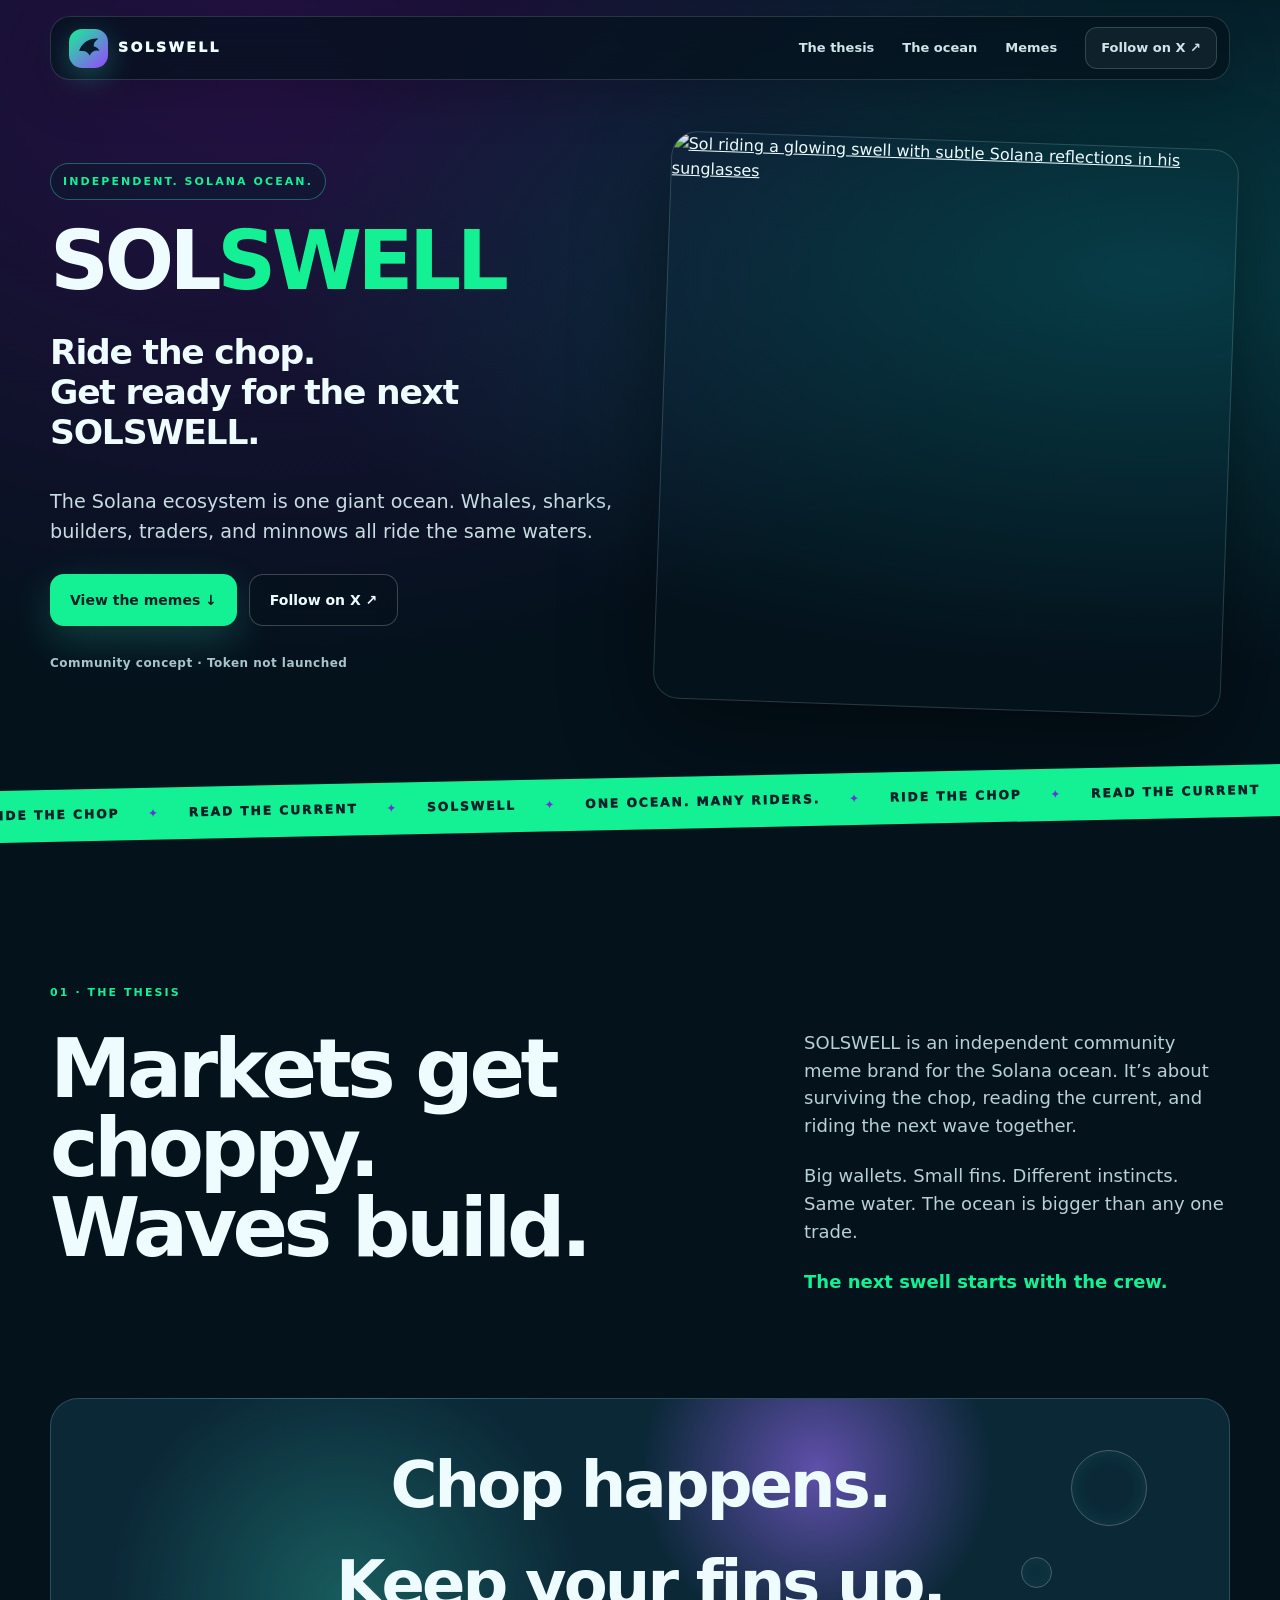
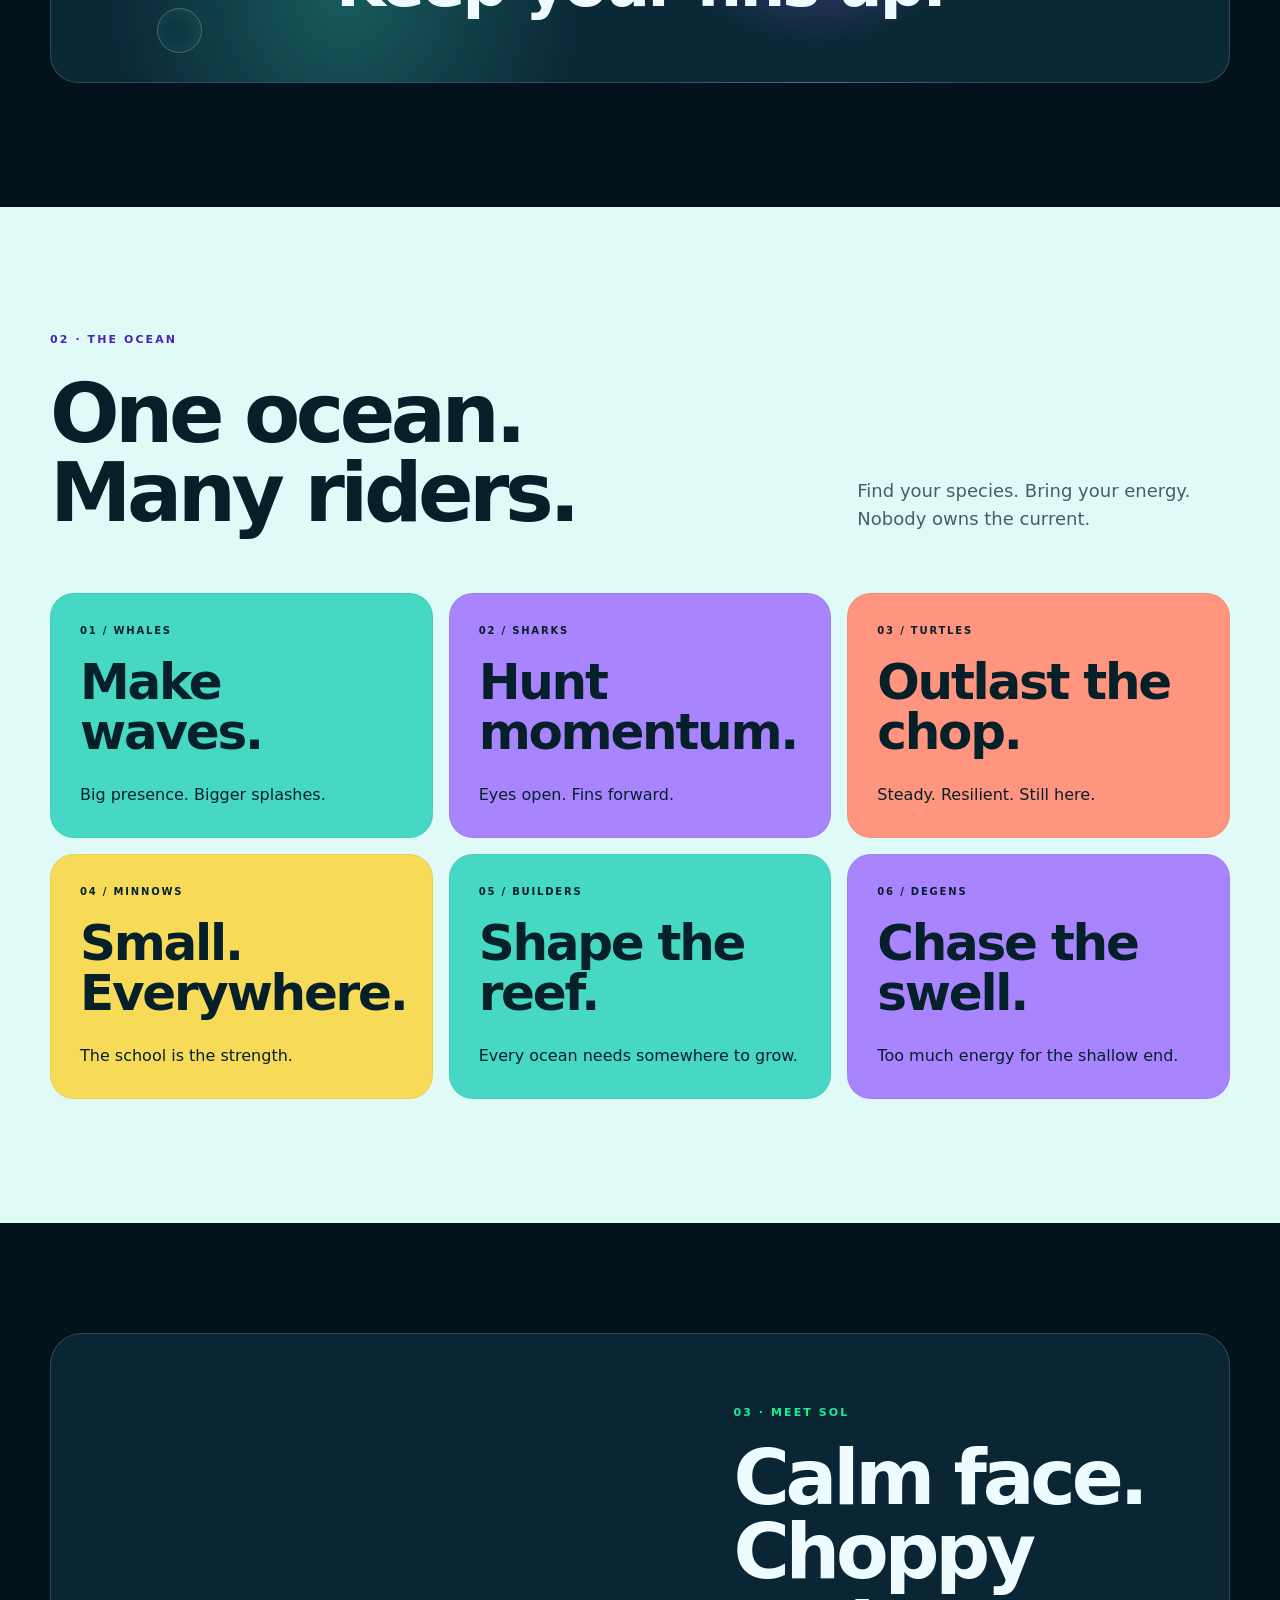
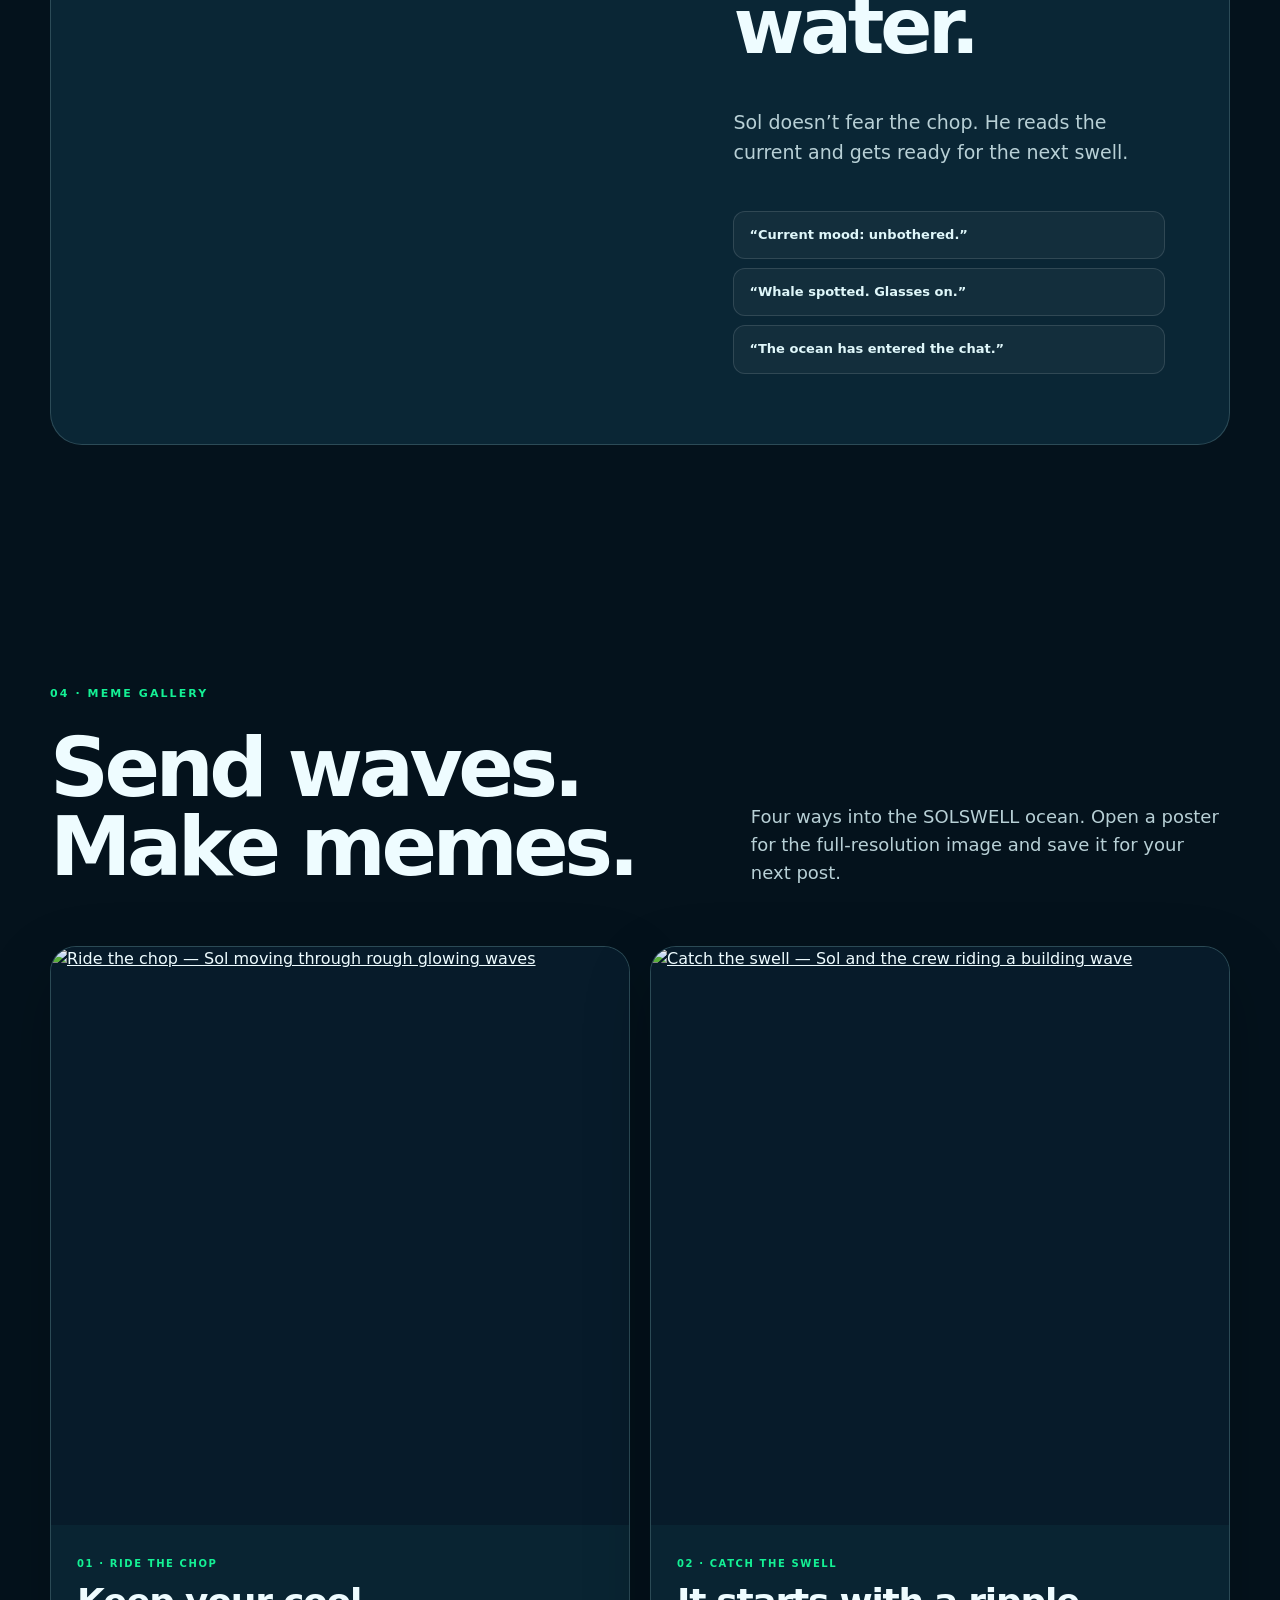
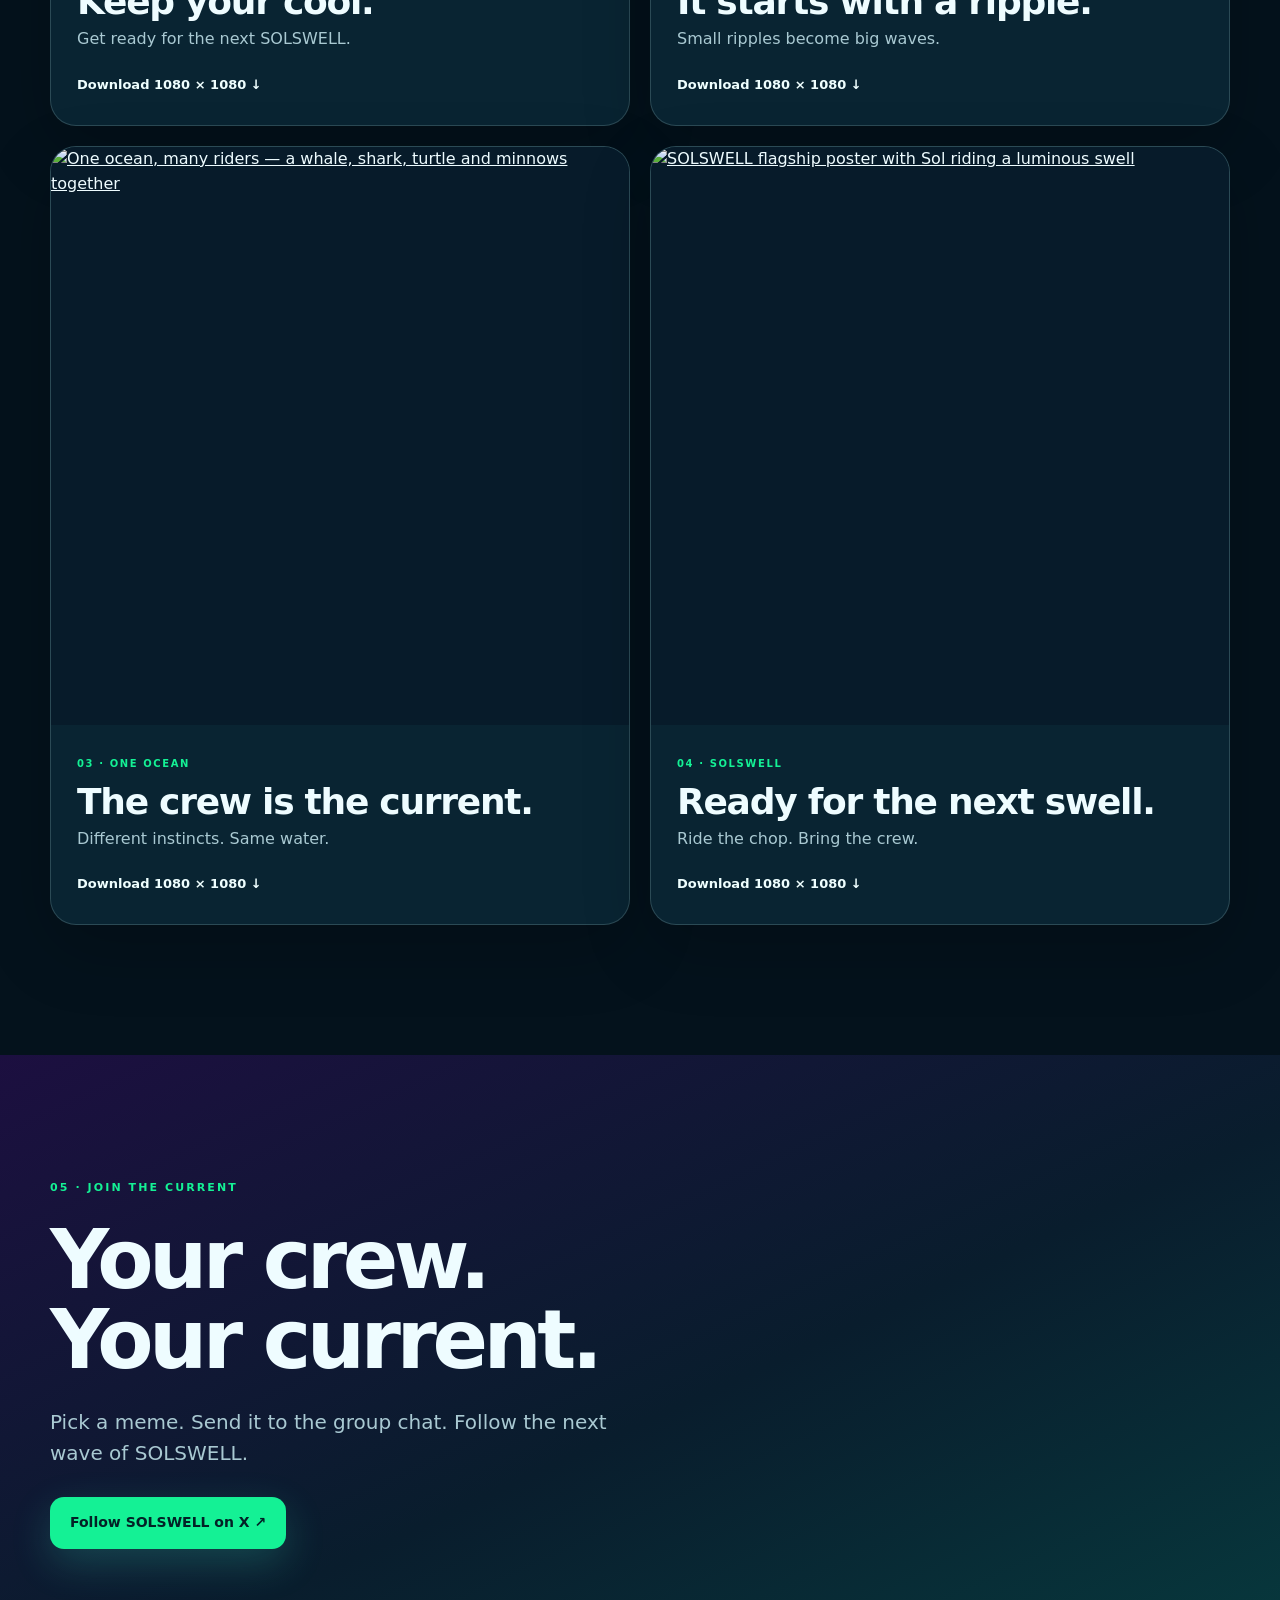
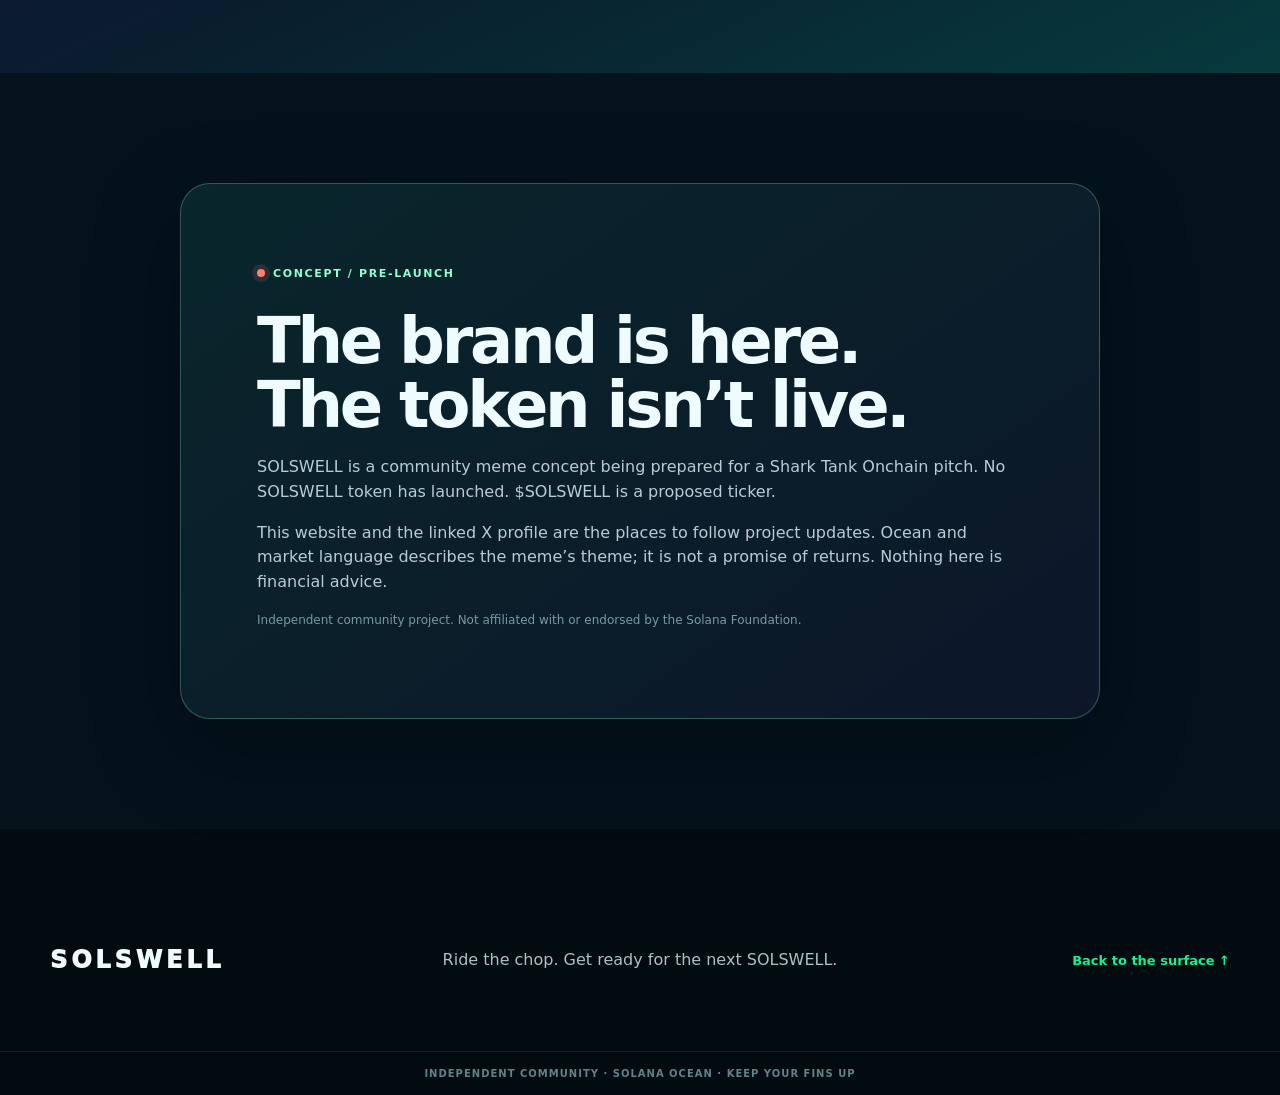
==== index.html @ 7a680401 "Publish existing SOLSWELL site with new public links" ====
<!doctype html>
<html lang="en">
<head>
  <meta charset="utf-8"><meta name="viewport" content="width=device-width, initial-scale=1">
  <meta name="theme-color" content="#04121c">
  <title>SOLSWELL — Ride the chop.</title>
  <meta name="description" content="Ride the chop. Get ready for the next SOLSWELL. An independent community meme brand for the Solana ocean.">
  <meta property="og:title" content="SOLSWELL — Ride the chop."><meta property="og:description" content="One ocean. Many riders. An independent community meme brand for the Solana ocean.">
  <meta property="og:type" content="website"><meta property="og:url" content="https://solswell.github.io/"><meta property="og:site_name" content="SOLSWELL"><meta property="og:image" content="https://solswell.github.io/assets/04-launch-poster.png">
  <meta name="twitter:card" content="summary_large_image"><meta name="twitter:site" content="@SolSwellOcean"><meta name="twitter:title" content="SOLSWELL — Ride the chop."><meta name="twitter:description" content="One ocean. Many riders. An independent community meme brand for the Solana ocean."><meta name="twitter:image" content="https://solswell.github.io/assets/04-launch-poster.png">
  <link rel="canonical" href="https://solswell.github.io/">
  <link rel="icon" href="assets/favicon.svg" type="image/svg+xml"><link rel="stylesheet" href="styles.css?v=solswell-1">
</head>
<body>
<a class="skip-link" href="#main">Skip to content</a>
<header class="site-header" data-header>
  <a class="brand" href="#top" aria-label="SOLSWELL home"><span class="brand-mark" aria-hidden="true"><svg viewBox="0 0 48 48"><path d="M7 28.5C13 14 25 7 40 8c-6 4-8 8-8 13 5 1 8 4 10 8-8-2-13 1-17 8-2-5-6-8-12-8-2 0-4 0-6-.5Z"/></svg></span>SOLSWELL</a>
  <nav aria-label="Primary navigation"><a href="#thesis">The thesis</a><a href="#ocean">The ocean</a><a href="#memes">Memes</a><a class="nav-pill" href="https://x.com/SolSwellOcean" target="_blank" rel="noopener noreferrer">Follow on X ↗</a></nav>
  <button class="menu-button" type="button" aria-label="Open menu" aria-expanded="false" data-menu-button><span></span><span></span></button>
</header>
<main id="main">
  <section class="hero" id="top" aria-labelledby="hero-title">
    <div class="hero-scrim"></div>
    <div class="hero-content shell swell-hero-grid">
      <div><div class="eyebrow">Independent. Solana ocean.</div><h1 id="hero-title">SOL<span>SWELL</span></h1><p class="swell-slogan">Ride the chop.<br>Get ready for the next SOLSWELL.</p>
      <p class="hero-copy">The Solana ecosystem is one giant ocean. Whales, sharks, builders, traders, and minnows all ride the same waters.</p>
      <div class="hero-actions"><a class="button button-primary" href="#memes">View the memes ↓</a><a class="button button-ghost" href="https://x.com/SolSwellOcean" target="_blank" rel="noopener noreferrer">Follow on X ↗</a></div>
      <p class="hero-note">Community concept · Token not launched</p></div>
      <a class="hero-poster" href="assets/04-launch-poster.png" target="_blank" rel="noopener" aria-label="Open the SOLSWELL launch poster"><img src="assets/04-launch-poster.webp" alt="Sol riding a glowing swell with subtle Solana reflections in his sunglasses" width="1080" height="1080" fetchpriority="high"></a>
    </div>
  </section>
  <section class="ticker" aria-label="Brand mantra"><div class="ticker-track"><span>RIDE THE CHOP</span><b>✦</b><span>READ THE CURRENT</span><b>✦</b><span>SOLSWELL</span><b>✦</b><span>ONE OCEAN. MANY RIDERS.</span><b>✦</b><span aria-hidden="true">RIDE THE CHOP</span><b aria-hidden="true">✦</b><span aria-hidden="true">READ THE CURRENT</span><b aria-hidden="true">✦</b><span aria-hidden="true">SOLSWELL</span></div></section>
  <section class="story section shell" id="thesis" aria-labelledby="thesis-title"><div class="section-kicker">01 · THE THESIS</div><div class="story-grid"><h2 class="display" id="thesis-title">Markets get choppy.<br>Waves build.</h2><div class="story-copy"><p>SOLSWELL is an independent community meme brand for the Solana ocean. It’s about surviving the chop, reading the current, and riding the next wave together.</p><p>Big wallets. Small fins. Different instincts. Same water. The ocean is bigger than any one trade.</p><p class="signature">The next swell starts with the crew.</p></div></div><div class="origin-card"><blockquote>Chop happens.<br>Keep your fins up.</blockquote><div class="origin-bubbles" aria-hidden="true"><i></i><i></i><i></i></div></div></section>
  <section class="ocean section" id="ocean" aria-labelledby="ocean-title"><div class="shell"><div class="section-kicker">02 · THE OCEAN</div><div class="section-heading-row"><h2 class="display" id="ocean-title">One ocean.<br>Many riders.</h2><p>Find your species. Bring your energy. Nobody owns the current.</p></div><div class="creature-grid swell-creatures">
    <article class="creature-card card-whale"><span class="species-number">01 / WHALES</span><h3>Make waves.</h3><p>Big presence. Bigger splashes.</p></article>
    <article class="creature-card card-minnow"><span class="species-number">02 / SHARKS</span><h3>Hunt momentum.</h3><p>Eyes open. Fins forward.</p></article>
    <article class="creature-card card-builder"><span class="species-number">03 / TURTLES</span><h3>Outlast the chop.</h3><p>Steady. Resilient. Still here.</p></article>
    <article class="creature-card card-dreamer"><span class="species-number">04 / MINNOWS</span><h3>Small. Everywhere.</h3><p>The school is the strength.</p></article>
    <article class="creature-card card-whale"><span class="species-number">05 / BUILDERS</span><h3>Shape the reef.</h3><p>Every ocean needs somewhere to grow.</p></article>
    <article class="creature-card card-minnow"><span class="species-number">06 / DEGENS</span><h3>Chase the swell.</h3><p>Too much energy for the shallow end.</p></article>
  </div></div></section>
  <section class="character section shell" id="character" aria-labelledby="character-title"><div class="character-panel"><div class="character-portrait" role="img" aria-label="Sol the shark, with Solana symbols reflected in his glasses"></div><div class="character-copy"><div class="section-kicker">03 · MEET SOL</div><h2 class="display" id="character-title">Calm face.<br>Choppy water.</h2><p>Sol doesn’t fear the chop. He reads the current and gets ready for the next swell.</p><div class="meme-lines"><span>“Current mood: unbothered.”</span><span>“Whale spotted. Glasses on.”</span><span>“The ocean has entered the chat.”</span></div></div></div></section>
  <section class="memes section shell" id="memes" aria-labelledby="memes-title"><div class="section-kicker">04 · MEME GALLERY</div><div class="memes-heading"><h2 class="display" id="memes-title">Send waves.<br>Make memes.</h2><p>Four ways into the SOLSWELL ocean. Open a poster for the full-resolution image and save it for your next post.</p></div><div class="meme-grid">
    <article class="meme-card"><a class="meme-image-link" href="assets/01-ride-the-chop.png" target="_blank" rel="noopener"><img src="assets/01-ride-the-chop.webp" alt="Ride the chop — Sol moving through rough glowing waves" loading="lazy" width="1080" height="1080"></a><div class="meme-card-copy"><span>01 · RIDE THE CHOP</span><h3>Keep your cool.</h3><p>Get ready for the next SOLSWELL.</p><a href="assets/01-ride-the-chop.png" download>Download 1080 × 1080 ↓</a></div></article>
    <article class="meme-card"><a class="meme-image-link" href="assets/02-catch-the-swell.png" target="_blank" rel="noopener"><img src="assets/02-catch-the-swell.webp" alt="Catch the swell — Sol and the crew riding a building wave" loading="lazy" width="1080" height="1080"></a><div class="meme-card-copy"><span>02 · CATCH THE SWELL</span><h3>It starts with a ripple.</h3><p>Small ripples become big waves.</p><a href="assets/02-catch-the-swell.png" download>Download 1080 × 1080 ↓</a></div></article>
    <article class="meme-card"><a class="meme-image-link" href="assets/03-one-ocean.png" target="_blank" rel="noopener"><img src="assets/03-one-ocean.webp" alt="One ocean, many riders — a whale, shark, turtle and minnows together" loading="lazy" width="1080" height="1080"></a><div class="meme-card-copy"><span>03 · ONE OCEAN</span><h3>The crew is the current.</h3><p>Different instincts. Same water.</p><a href="assets/03-one-ocean.png" download>Download 1080 × 1080 ↓</a></div></article>
    <article class="meme-card"><a class="meme-image-link" href="assets/04-launch-poster.png" target="_blank" rel="noopener"><img src="assets/04-launch-poster.webp" alt="SOLSWELL flagship poster with Sol riding a luminous swell" loading="lazy" width="1080" height="1080"></a><div class="meme-card-copy"><span>04 · SOLSWELL</span><h3>Ready for the next swell.</h3><p>Ride the chop. Bring the crew.</p><a href="assets/04-launch-poster.png" download>Download 1080 × 1080 ↓</a></div></article>
  </div></section>
  <section class="manifesto section" id="join" aria-labelledby="join-title"><div class="shell"><div class="section-kicker">05 · JOIN THE CURRENT</div><h2 class="display" id="join-title">Your crew.<br>Your current.</h2><p class="join-copy">Pick a meme. Send it to the group chat. Follow the next wave of SOLSWELL.</p><a class="button button-primary" href="https://x.com/SolSwellOcean" target="_blank" rel="noopener noreferrer">Follow SOLSWELL on X ↗</a></div></section>
  <section class="disclosure section shell" aria-labelledby="status-title"><div class="disclosure-card"><div class="status-badge"><span></span> CONCEPT / PRE-LAUNCH</div><h2 id="status-title">The brand is here.<br>The token isn’t live.</h2><p>SOLSWELL is a community meme concept being prepared for a Shark Tank Onchain pitch. No SOLSWELL token has launched. $SOLSWELL is a proposed ticker.</p><p>This website and the linked X profile are the places to follow project updates. Ocean and market language describes the meme’s theme; it is not a promise of returns. Nothing here is financial advice.</p><p class="independence-note">Independent community project. Not affiliated with or endorsed by the Solana Foundation.</p></div></section>
</main>
<footer class="site-footer"><div class="shell footer-inner"><div class="footer-brand">SOLSWELL</div><p>Ride the chop. Get ready for the next SOLSWELL.</p><a href="#top">Back to the surface ↑</a></div><div class="footer-floor">Independent community · Solana ocean · Keep your fins up</div></footer>
<script src="script.js"></script>
</body></html>
---- styles.css ----
:root {
  --ink: #eefcff;
  --muted: #a9c9d2;
  --deep: #04121c;
  --navy: #071b2a;
  --ocean: #0b3342;
  --aqua: #14f195;
  --mint: #90ffcf;
  --violet: #9945ff;
  --coral: #ff806d;
  --line: rgba(198, 241, 244, .18);
  --shell: min(1180px, calc(100vw - 40px));
  --radius: 28px;
}

section[id] { scroll-margin-top: 100px; }
.swell-hero-grid { display: grid; grid-template-columns: 1fr 1fr; align-items: center; gap: 44px; padding-block: 140px 70px; }
.hero { height: auto; min-height: 760px; max-height: none; background: radial-gradient(ellipse at 90% 35%, #073d47, transparent 55%), radial-gradient(ellipse at 20% 10%, #241144, transparent 60%), #04121c; }
.hero-scrim { display: none; }
.hero h1 { font-size: clamp(48px, 6.4vw, 86px); letter-spacing: -.055em; }
.swell-slogan { font-size: clamp(24px, 2.7vw, 36px); font-weight: 800; line-height: 1.15; letter-spacing: -.035em; }
.hero-poster { display: block; transform: rotate(2deg); overflow: hidden; border: 1px solid var(--line); border-radius: 26px; box-shadow: 0 30px 90px #0007; }
.hero-poster img { display: block; width: 100%; height: auto; }
.swell-creatures { grid-template-columns: repeat(3, minmax(0,1fr)); }
.swell-creatures .creature-card { min-height: 245px; }
.swell-creatures h3 { font-size: clamp(28px, 3vw, 40px); }
.swell-creatures p { margin-bottom: 0; }
.character-portrait { background: url('assets/solswell-avatar.webp') center / cover no-repeat; }
.join-copy { max-width: 560px; font-size: 20px; color: var(--muted); margin-block: 28px; }
#join .display { margin-top: 24px; }
@media(max-width:860px) { .swell-hero-grid { grid-template-columns: 1fr; padding-block: 120px 60px; } .hero { height: auto; max-height: none; padding-bottom: 0; } .hero h1 { font-size: clamp(48px, 11vw, 80px); } .hero-poster { max-width: 580px; transform: none; } .swell-creatures { grid-template-columns: repeat(2,minmax(0,1fr)); } }
@media(max-width:560px) { .swell-creatures { grid-template-columns: 1fr; } .hero .hero-content { padding-top: 115px; } }

* { box-sizing: border-box; }
html { scroll-behavior: smooth; }
body {
  margin: 0;
  background: var(--deep);
  color: var(--ink);
  font-family: Inter, ui-sans-serif, system-ui, -apple-system, BlinkMacSystemFont, "Segoe UI", sans-serif;
  line-height: 1.55;
  overflow-x: hidden;
}
a { color: inherit; }
img { max-width: 100%; }
.shell { width: var(--shell); margin-inline: auto; }
.skip-link { position: fixed; left: 16px; top: -80px; z-index: 100; background: var(--aqua); color: #03151b; padding: 10px 15px; border-radius: 10px; font-weight: 800; }
.skip-link:focus { top: 16px; }

.site-header {
  position: fixed; z-index: 30; top: 16px; left: 50%; transform: translateX(-50%);
  width: min(1180px, calc(100vw - 32px)); min-height: 64px; padding: 10px 12px 10px 18px;
  display: flex; align-items: center; justify-content: space-between;
  border: 1px solid rgba(255,255,255,.14); border-radius: 20px;
  background: rgba(4, 18, 28, .7); backdrop-filter: blur(18px); box-shadow: 0 16px 50px rgba(0,0,0,.2);
  transition: background .25s, transform .25s;
}
.brand { display: inline-flex; align-items: center; gap: 10px; text-decoration: none; font-size: 14px; font-weight: 950; letter-spacing: .17em; }
.brand-mark { display: grid; place-items: center; width: 39px; height: 39px; border-radius: 13px; background: linear-gradient(135deg, var(--aqua), var(--violet)); box-shadow: 0 8px 28px rgba(62,243,207,.28); }
.brand-mark svg { width: 28px; height: 28px; fill: #071b2a; }
.brand-mark .fin { fill: none; stroke: #071b2a; stroke-width: 3; stroke-linecap: round; }
nav { display: flex; align-items: center; gap: 28px; }
nav a { text-decoration: none; color: #cfe5e9; font-size: 13px; font-weight: 700; }
nav a:hover { color: white; }
.nav-pill { padding: 10px 15px; border: 1px solid var(--line); border-radius: 12px; background: rgba(255,255,255,.05); }
.menu-button { display: none; width: 42px; height: 42px; padding: 11px; background: transparent; border: 0; color: white; }
.menu-button span { display: block; width: 100%; height: 2px; margin: 6px 0; background: currentColor; transition: transform .25s; }

.hero { position: relative; min-height: 790px; height: 100svh; max-height: 980px; display: flex; align-items: center; isolation: isolate; overflow: hidden; }
.hero-scrim { position: absolute; inset: 0; z-index: -2; background: linear-gradient(90deg, rgba(3,13,21,.94) 0%, rgba(3,13,21,.72) 35%, rgba(3,13,21,.1) 67%), linear-gradient(0deg, var(--deep) 0%, transparent 24%, rgba(1,10,16,.2) 100%); }
.hero-content { padding-top: 70px; }
.eyebrow, .section-kicker { font-size: 11px; font-weight: 900; letter-spacing: .19em; color: var(--aqua); text-transform: uppercase; }
.solana-badge { display: inline-flex; align-items: center; gap: 11px; margin-bottom: 14px; padding: 8px 12px; border: 1px solid rgba(255,255,255,.16); border-radius: 999px; background: rgba(3,17,26,.58); color: #eefcff; font-size: 10px; font-weight: 900; letter-spacing: .14em; text-transform: uppercase; backdrop-filter: blur(12px); }
.solana-badge img { width: 25px; height: 22px; object-fit: contain; }
.eyebrow { display: inline-flex; padding: 9px 12px; border: 1px solid rgba(62,243,207,.34); border-radius: 999px; background: rgba(7,27,42,.45); }
h1 { max-width: 740px; margin: 24px 0 20px; font-size: clamp(54px, 7.3vw, 102px); line-height: .91; letter-spacing: -.065em; text-transform: uppercase; }
h1 span { color: var(--aqua); }
.hero-copy { max-width: 580px; margin: 0 0 28px; color: #c8dce2; font-size: clamp(17px, 1.5vw, 20px); }
.hero-copy strong { color: #fff; font-size: 1.05em; letter-spacing: -.01em; }
.hero-actions { display: flex; gap: 12px; flex-wrap: wrap; }
.button { display: inline-flex; align-items: center; gap: 16px; min-height: 52px; padding: 0 20px; border-radius: 14px; text-decoration: none; font-size: 14px; font-weight: 850; }
.button-primary { color: #032126; background: var(--aqua); box-shadow: 0 14px 40px rgba(62,243,207,.2); }
.button-primary:hover { background: #7dffe8; transform: translateY(-2px); }
.button-ghost { border: 1px solid rgba(255,255,255,.22); background: rgba(5,17,27,.42); backdrop-filter: blur(10px); }
.hero-note { margin-top: 28px; color: #a9c5ca; font-size: 12px; font-weight: 750; letter-spacing: .04em; }
.hero-note span { color: var(--coral); margin-right: 8px; }
.current-lines { position: absolute; inset: auto -5% 4% 20%; z-index: -1; height: 150px; opacity: .3; transform: rotate(-5deg); }
.current-lines i { display: block; height: 1px; margin: 30px 0; background: linear-gradient(90deg, transparent, var(--aqua), transparent); border-radius: 100%; }

.ticker { position: relative; overflow: hidden; padding: 16px 0; background: var(--aqua); color: #062028; transform: rotate(-1.2deg) scale(1.02); z-index: 2; }
.ticker-track { display: flex; width: max-content; gap: 28px; align-items: center; animation: marquee 24s linear infinite; font-weight: 950; letter-spacing: .16em; font-size: 12px; }
.ticker-track b { color: #6936d3; }
@keyframes marquee { to { transform: translateX(-50%); } }

.section { padding: 124px 0; }
.display { margin: 0; font-size: clamp(44px, 6.4vw, 84px); line-height: .97; letter-spacing: -.055em; }
.story { padding-top: 155px; }
.story-grid { display: grid; grid-template-columns: 1.2fr .8fr; gap: 9vw; align-items: start; margin-top: 28px; }
.story-copy { color: #b8d0d6; font-size: 18px; }
.story-copy p { margin-top: 0; margin-bottom: 22px; }
.story-copy .signature { color: var(--aqua); font-weight: 850; }
.origin-card { position: relative; margin-top: 80px; min-height: 285px; display: grid; place-items: center; overflow: hidden; border-radius: var(--radius); background: radial-gradient(circle at 65% 25%, rgba(156,108,255,.58), transparent 22%), radial-gradient(circle at 25% 70%, rgba(62,243,207,.25), transparent 26%), #0b2837; border: 1px solid var(--line); }
.origin-card blockquote { margin: 0; padding: 32px; font-size: clamp(34px, 5vw, 68px); font-weight: 900; letter-spacing: -.045em; text-align: center; }
.quote-mark { position: absolute; top: -45px; left: 5%; color: rgba(255,255,255,.06); font: 220px Georgia, serif; }
.origin-bubbles i { position: absolute; border: 1px solid rgba(255,255,255,.25); border-radius: 50%; box-shadow: inset 0 0 20px rgba(62,243,207,.1); }
.origin-bubbles i:nth-child(1) { width: 76px; height: 76px; right: 7%; top: 18%; }
.origin-bubbles i:nth-child(2) { width: 31px; height: 31px; right: 15%; top: 56%; }
.origin-bubbles i:nth-child(3) { width: 45px; height: 45px; left: 9%; bottom: 10%; }

.ocean { background: #dffaf7; color: #06202a; }
.ocean .section-kicker { color: #4b25b2; }
.section-heading-row { display: grid; grid-template-columns: 1.3fr .7fr; gap: 9vw; align-items: end; margin: 26px 0 60px; }
.section-heading-row p { margin: 0; max-width: 430px; color: #426069; font-size: 18px; }
.creature-grid { display: grid; grid-template-columns: repeat(2, 1fr); gap: 16px; }
.creature-card { min-height: 300px; padding: 30px; display: flex; flex-direction: column; justify-content: space-between; border-radius: 24px; overflow: hidden; box-shadow: inset 0 0 0 1px rgba(0,0,0,.05); }
.creature-card span { font-size: 10px; font-weight: 900; letter-spacing: .18em; }
.creature-card h3 { margin: 8px 0 0; font-size: clamp(30px, 4vw, 50px); line-height: 1; letter-spacing: -.045em; }
.creature-icon { align-self: end; display: grid; place-items: center; width: 90px; height: 90px; border-radius: 50%; background: rgba(255,255,255,.38); font-size: 48px; transform: rotate(8deg); }
.card-whale { background: #47d8c3; }
.card-minnow { background: #a984ff; }
.card-builder { background: #ff957f; }
.card-dreamer { background: #f7db58; }

.character { padding-block: 110px; }
.character-panel { display: grid; grid-template-columns: 1.05fr .95fr; min-height: 650px; overflow: hidden; border: 1px solid var(--line); border-radius: 32px; background: #0a2635; }
.character-portrait { min-height: 560px; background: url("assets/solswell-avatar.webp") 50% center / cover no-repeat; }
.character-copy { padding: 70px clamp(32px, 5vw, 76px); display: flex; flex-direction: column; justify-content: center; }
.character-copy .display { margin: 20px 0 25px; font-size: clamp(48px, 6vw, 78px); }
.character-copy > p { color: #b8d0d6; font-size: 19px; }
.meme-lines { display: grid; gap: 9px; margin-top: 25px; }
.meme-lines span { padding: 13px 15px; border: 1px solid rgba(255,255,255,.12); border-radius: 12px; color: #dff7fa; background: rgba(255,255,255,.04); font-size: 13px; font-weight: 750; }

.manifesto { background: linear-gradient(155deg, #1c0f40 0%, #091d2d 55%, #073a3e 100%); }
.manifesto-inner > .display { max-width: 1000px; margin: 26px 0 78px; }
.manifesto-inner > .display::after { content: ""; display: inline-block; width: .19em; height: .19em; margin-left: .11em; border-radius: 50%; background: var(--coral); }
.manifesto-grid { display: grid; grid-template-columns: repeat(3, 1fr); gap: 34px; }
.manifesto-item { border-top: 1px solid rgba(255,255,255,.24); padding-top: 20px; }
.manifesto-item span { color: var(--aqua); font: 800 12px ui-monospace, monospace; }
.manifesto-item h3 { margin: 28px 0 10px; font-size: 24px; }
.manifesto-item p { margin: 0; color: #b2cbd1; }

.memes { padding-block: 130px; }
.memes-heading { display: grid; grid-template-columns: 1.1fr .9fr; gap: 9vw; align-items: end; margin: 26px 0 60px; }
.memes-heading p { max-width: 470px; margin: 0; color: #b8d0d6; font-size: 18px; }
.meme-grid { display: grid; grid-template-columns: repeat(2, minmax(0, 1fr)); gap: 20px; }
.meme-card { overflow: hidden; border: 1px solid var(--line); border-radius: 26px; background: #092432; box-shadow: 0 24px 70px rgba(0,0,0,.2); }
.meme-image-link { display: block; aspect-ratio: 1; overflow: hidden; background: #071b2a; }
.meme-image-link img { display: block; width: 100%; height: 100%; object-fit: cover; transition: transform .45s ease, filter .45s ease; }
.meme-card:hover .meme-image-link img { transform: scale(1.025); filter: saturate(1.06); }
.meme-card-copy { padding: 25px 26px 28px; }
.meme-card-copy > span { color: var(--aqua); font-size: 10px; font-weight: 900; letter-spacing: .16em; }
.meme-card-copy h3 { margin: 9px 0 7px; font-size: clamp(25px, 3vw, 36px); line-height: 1; letter-spacing: -.035em; }
.meme-card-copy p { margin: 0 0 20px; color: #a9c9d2; }
.meme-card-copy a { display: inline-flex; align-items: center; gap: 9px; color: #efffff; font-size: 13px; font-weight: 850; text-decoration: none; }
.meme-card-copy a span { color: var(--aqua); font-size: 16px; }
.meme-image-link:focus-visible, .meme-card-copy a:focus-visible { outline: 3px solid var(--aqua); outline-offset: 4px; }

.disclosure { padding-block: 110px; }
.disclosure-card { position: relative; max-width: 920px; margin: auto; padding: clamp(32px, 6vw, 76px); border: 1px solid rgba(144,255,207,.27); border-radius: 30px; background: linear-gradient(145deg, rgba(62,243,207,.09), rgba(156,108,255,.06)); box-shadow: 0 30px 90px rgba(0,0,0,.28); }
.status-badge { display: inline-flex; align-items: center; gap: 8px; color: var(--mint); font-size: 11px; font-weight: 900; letter-spacing: .15em; }
.status-badge span { width: 8px; height: 8px; border-radius: 50%; background: var(--coral); box-shadow: 0 0 0 5px rgba(255,128,109,.12); }
.disclosure h2 { margin: 24px 0 18px; font-size: clamp(38px, 5vw, 68px); line-height: 1; letter-spacing: -.05em; }
.disclosure p { max-width: 760px; color: #b7cdd3; font-size: 16px; }
.disclosure p a { color: var(--aqua); font-weight: 800; text-decoration-thickness: 1px; text-underline-offset: 3px; }
.disclosure .independence-note { color: #7899a3; font-size: 12px; }
.disclosure-checks { margin-top: 32px; display: flex; flex-wrap: wrap; gap: 9px; }
.disclosure-checks span { padding: 9px 12px; border-radius: 10px; background: rgba(62,243,207,.1); color: #caffef; font-size: 12px; font-weight: 800; }
.disclosure-checks .next-wave { color: #e5d9ff; background: rgba(153,69,255,.14); }

.site-footer { padding-top: 42px; background: #020b10; }
.footer-inner { min-height: 180px; display: grid; grid-template-columns: .8fr 1.4fr .8fr; gap: 20px; align-items: center; }
.footer-brand { font-size: 24px; font-weight: 950; letter-spacing: .16em; }
.footer-brand span { color: var(--aqua); font-size: 10px; vertical-align: top; }
.footer-inner p { color: #a9c1c7; text-align: center; }
.footer-inner a { justify-self: end; color: var(--aqua); font-size: 13px; font-weight: 800; text-decoration: none; }
.footer-floor { padding: 14px 20px; border-top: 1px solid rgba(255,255,255,.08); color: #63818a; text-align: center; font-size: 10px; font-weight: 800; letter-spacing: .1em; text-transform: uppercase; }

.reveal { opacity: 0; transform: translateY(22px); transition: opacity .7s ease, transform .7s ease; }
.reveal.is-visible { opacity: 1; transform: none; }

@media (max-width: 860px) {
  :root { --shell: min(100% - 32px, 700px); }
  nav { display: none; position: absolute; left: 0; right: 0; top: 72px; padding: 18px; flex-direction: column; align-items: stretch; gap: 6px; background: rgba(4,18,28,.97); border: 1px solid var(--line); border-radius: 18px; }
  nav.is-open { display: flex; }
  nav a { padding: 11px; }
  .menu-button { display: block; }
  .hero { min-height: 770px; height: 100svh; max-height: 900px; align-items: end; padding-bottom: 74px; }
  .hero-art { background-position: 68% center; }
  .hero-scrim { background: linear-gradient(0deg, rgba(3,13,21,.98) 4%, rgba(3,13,21,.82) 49%, rgba(3,13,21,.15) 80%); }
  .hero-content { padding-top: 190px; }
  h1 { font-size: clamp(47px, 13vw, 74px); }
  .section { padding: 90px 0; }
  .story-grid, .section-heading-row, .character-panel, .memes-heading { grid-template-columns: 1fr; gap: 34px; }
  .story-copy { max-width: 600px; }
  .character-portrait { min-height: 480px; background-size: auto 100%; background-position: 67% center; }
  .character-copy { padding-top: 30px; }
  .manifesto-grid { grid-template-columns: 1fr; }
  .memes { padding-block: 100px; }
  .footer-inner { grid-template-columns: 1fr; text-align: center; padding-block: 45px; }
  .footer-inner a { justify-self: center; }
}

@media (max-width: 560px) {
  .site-header { top: 10px; width: calc(100vw - 20px); }
  .brand { font-size: 12px; }
  .hero { min-height: 760px; }
  .hero-content { padding-top: 220px; }
  .hero-copy { font-size: 16px; }
  .hero-actions { display: grid; grid-template-columns: 1fr; }
  .button { justify-content: center; }
  .hero-note { max-width: 280px; }
  .ticker { transform: rotate(-2deg) scale(1.04); }
  .display { font-size: 44px; }
  .origin-card { min-height: 240px; margin-top: 55px; }
  .creature-grid { grid-template-columns: 1fr; }
  .creature-card { min-height: 250px; }
  .meme-grid { grid-template-columns: 1fr; }
  .meme-card { border-radius: 20px; }
  .meme-card-copy { padding: 22px 20px 24px; }
  .character { width: 100%; }
  .character-panel { border-radius: 0; border-inline: 0; }
  .character-portrait { min-height: 410px; }
  .character-copy { padding: 34px 22px 48px; }
  .disclosure { width: 100%; }
  .disclosure-card { border-radius: 0; border-inline: 0; }
}

@media (prefers-reduced-motion: reduce) {
  html { scroll-behavior: auto; }
  *, *::before, *::after { animation-duration: .01ms !important; animation-iteration-count: 1 !important; transition-duration: .01ms !important; }
  .reveal { opacity: 1; transform: none; }
}

/* SOLSWELL layout overrides keep the existing ocean design responsive. */
.hero { height: auto; min-height: 760px; max-height: none; }
.swell-hero-grid { padding-block: 140px 70px; }
.character-portrait { background: url('assets/solswell-avatar.webp') center / cover no-repeat; }
.swell-creatures { grid-template-columns: repeat(3,minmax(0,1fr)); }
@media(max-width:860px) { .swell-hero-grid { grid-template-columns:1fr; padding-block:120px 60px; } .hero { height:auto; max-height:none; padding-bottom:0; } .swell-creatures { grid-template-columns:repeat(2,minmax(0,1fr)); } }
@media(max-width:560px) { .swell-creatures { grid-template-columns:1fr; } .hero .hero-content { padding-top:115px; } }
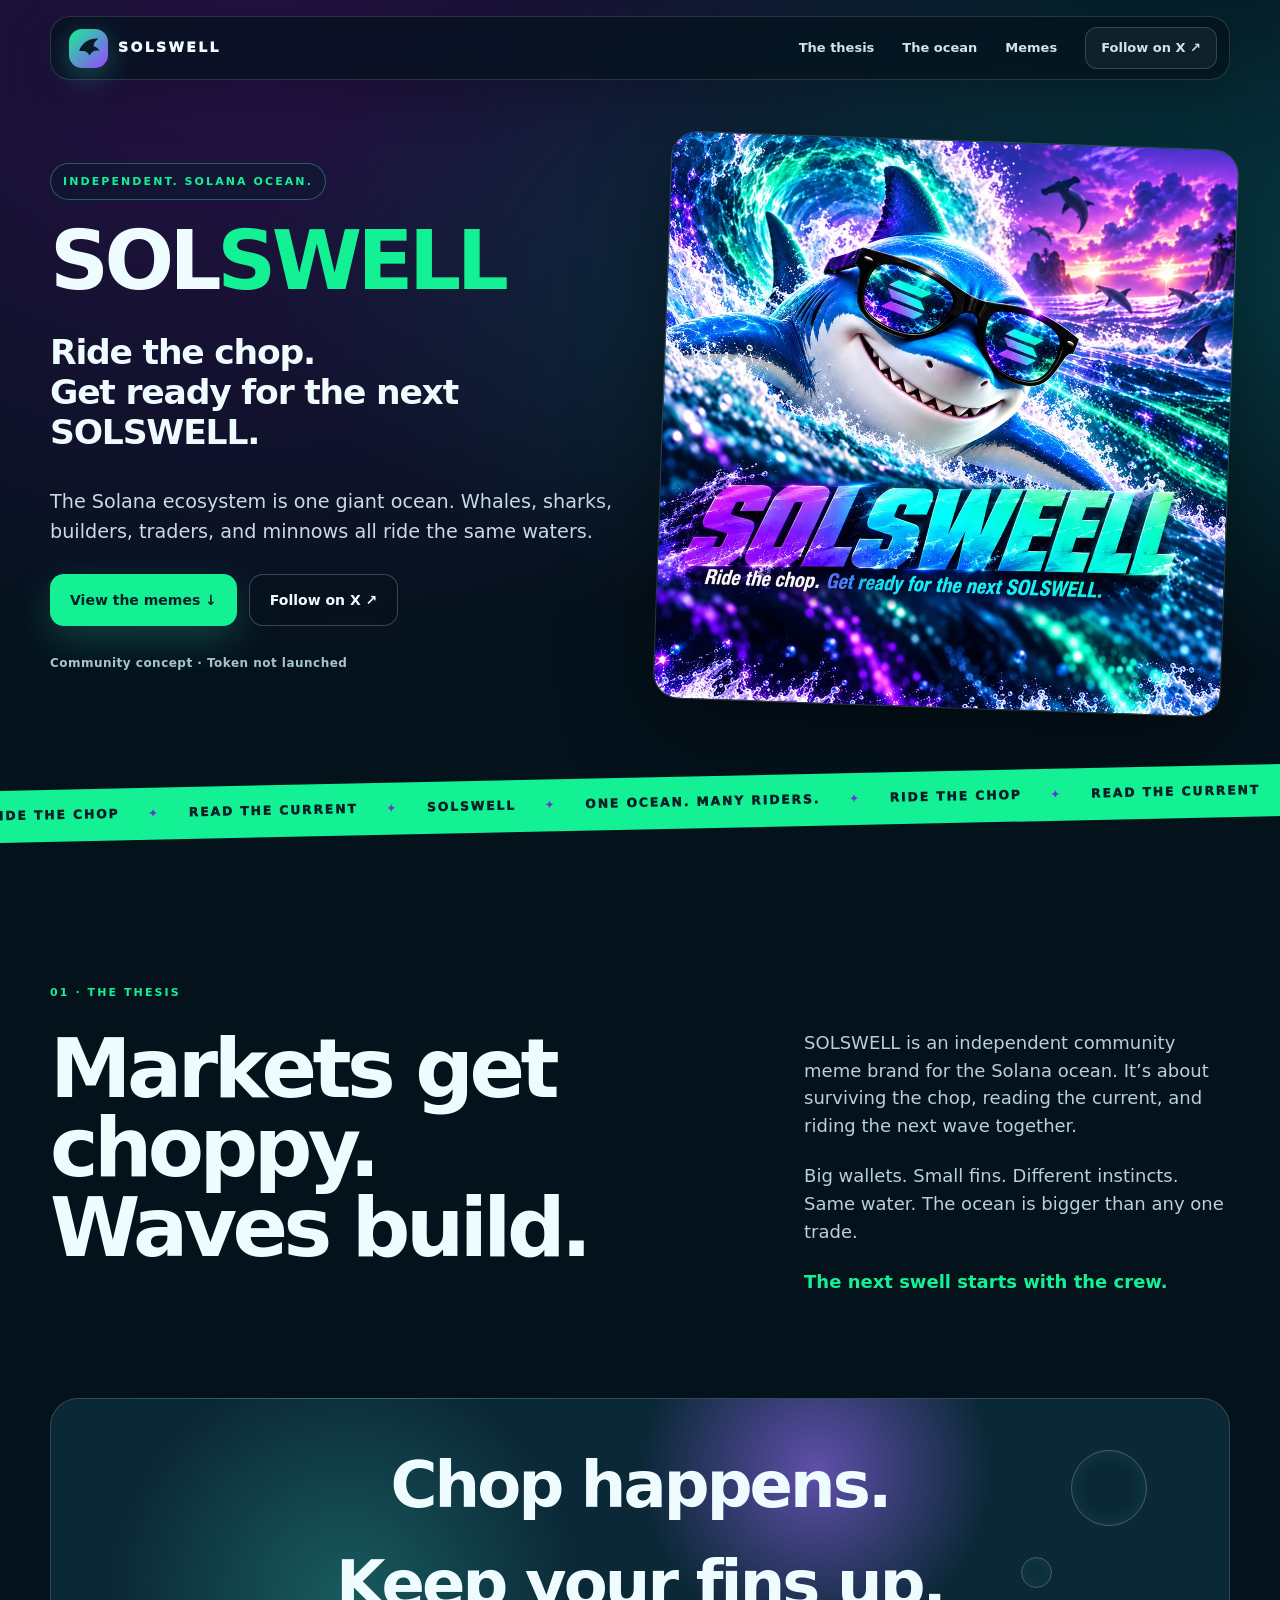
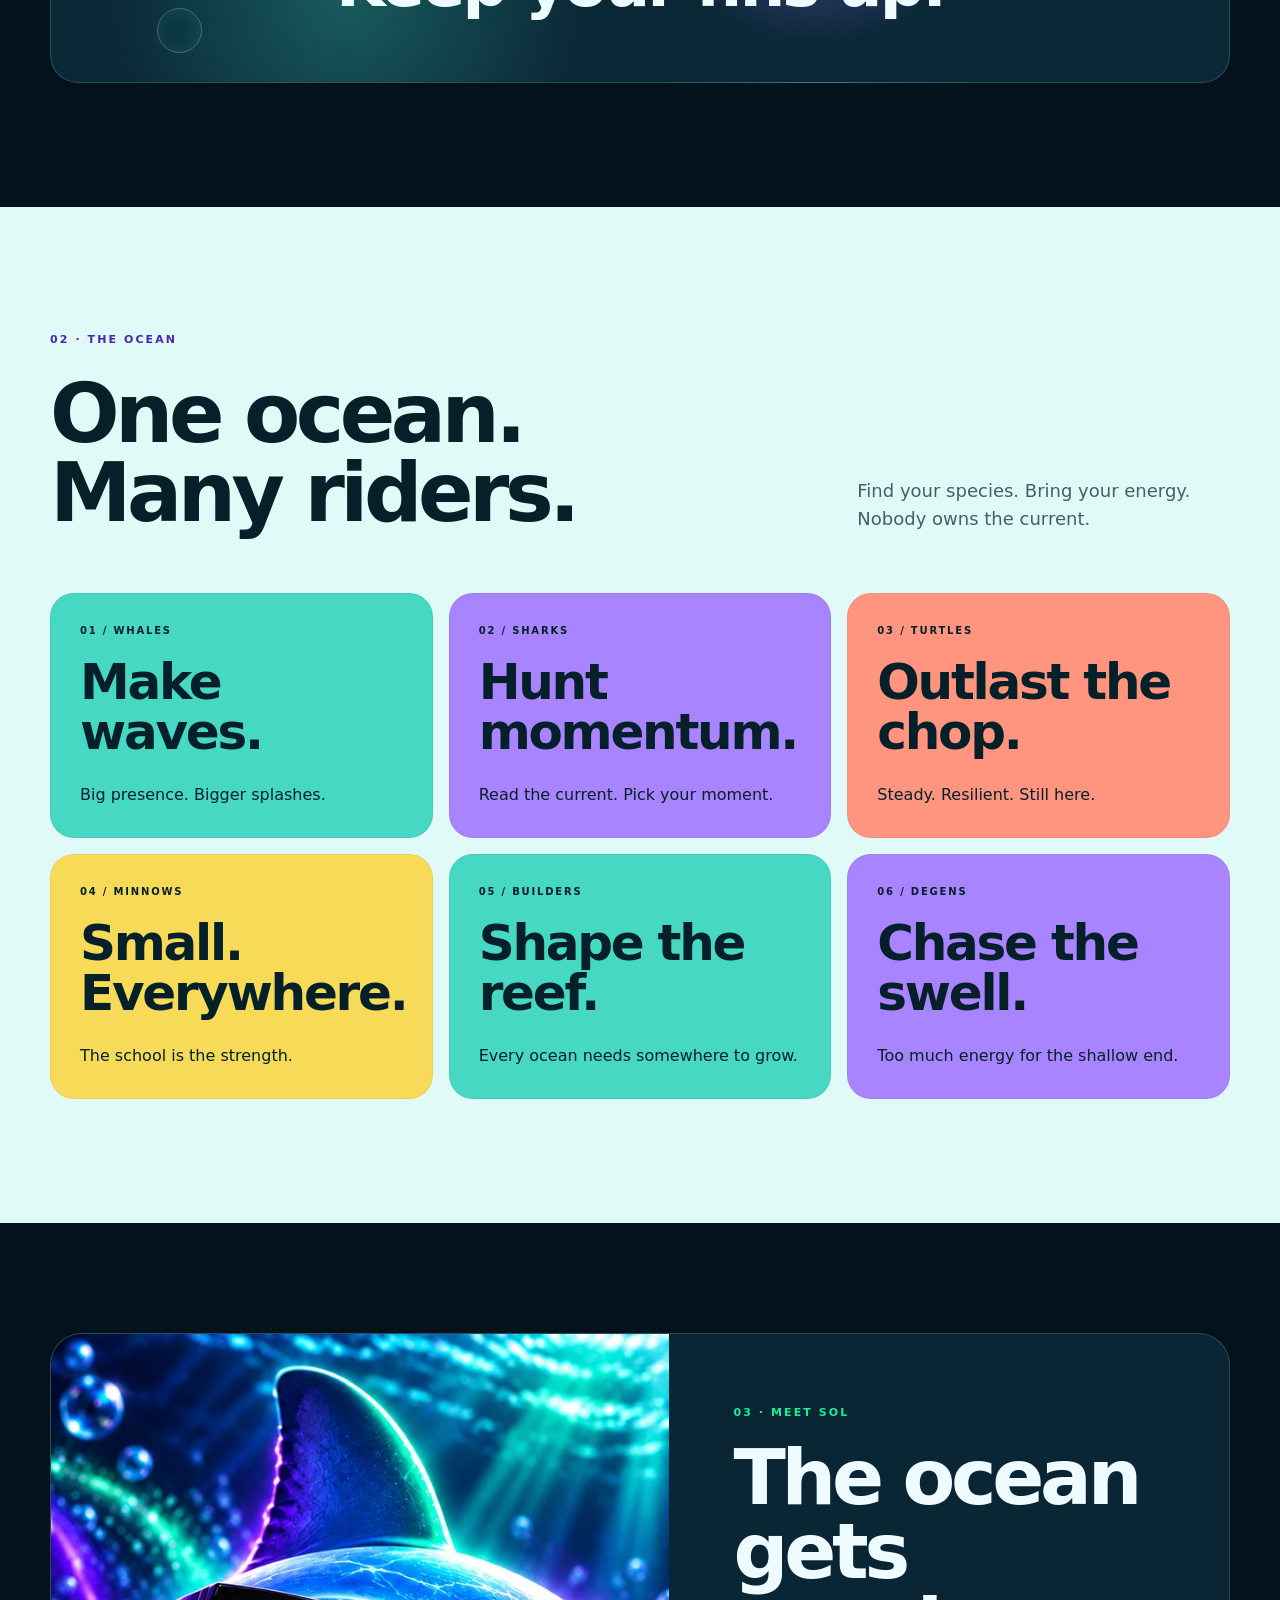
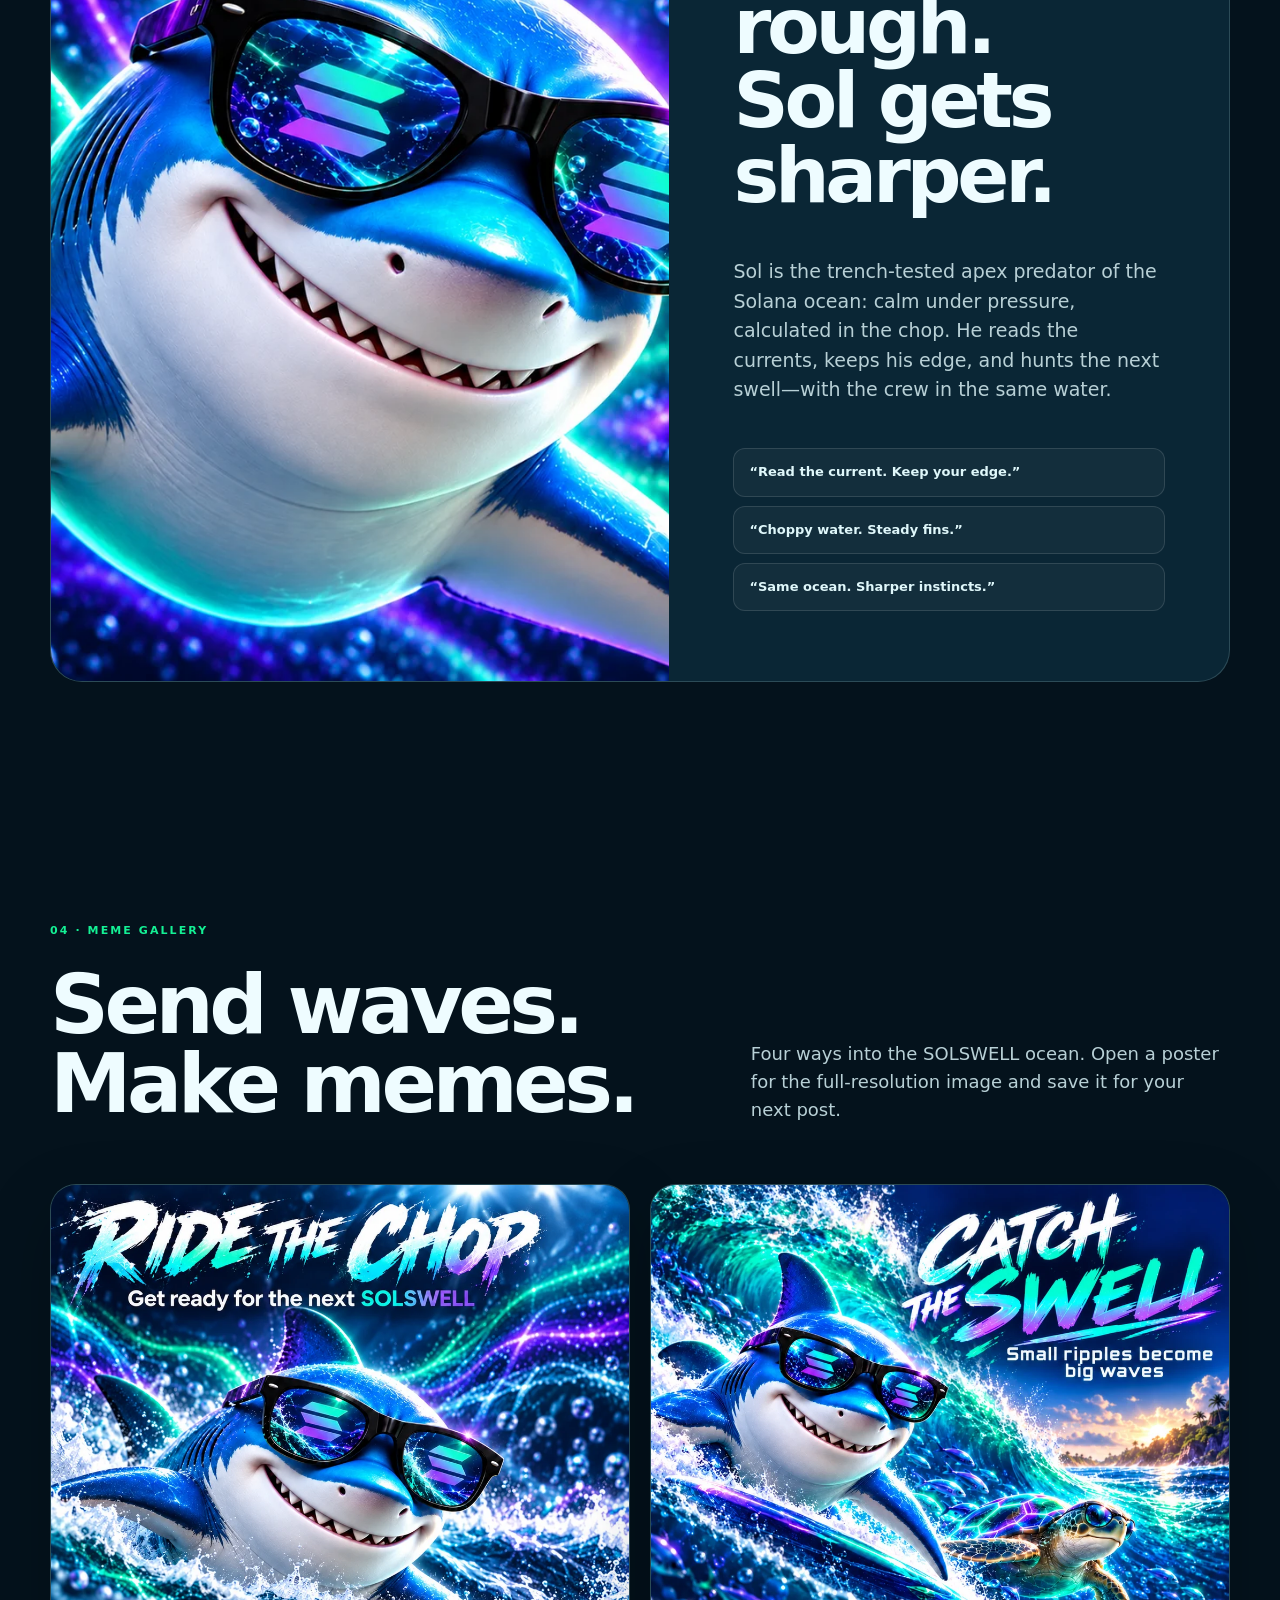
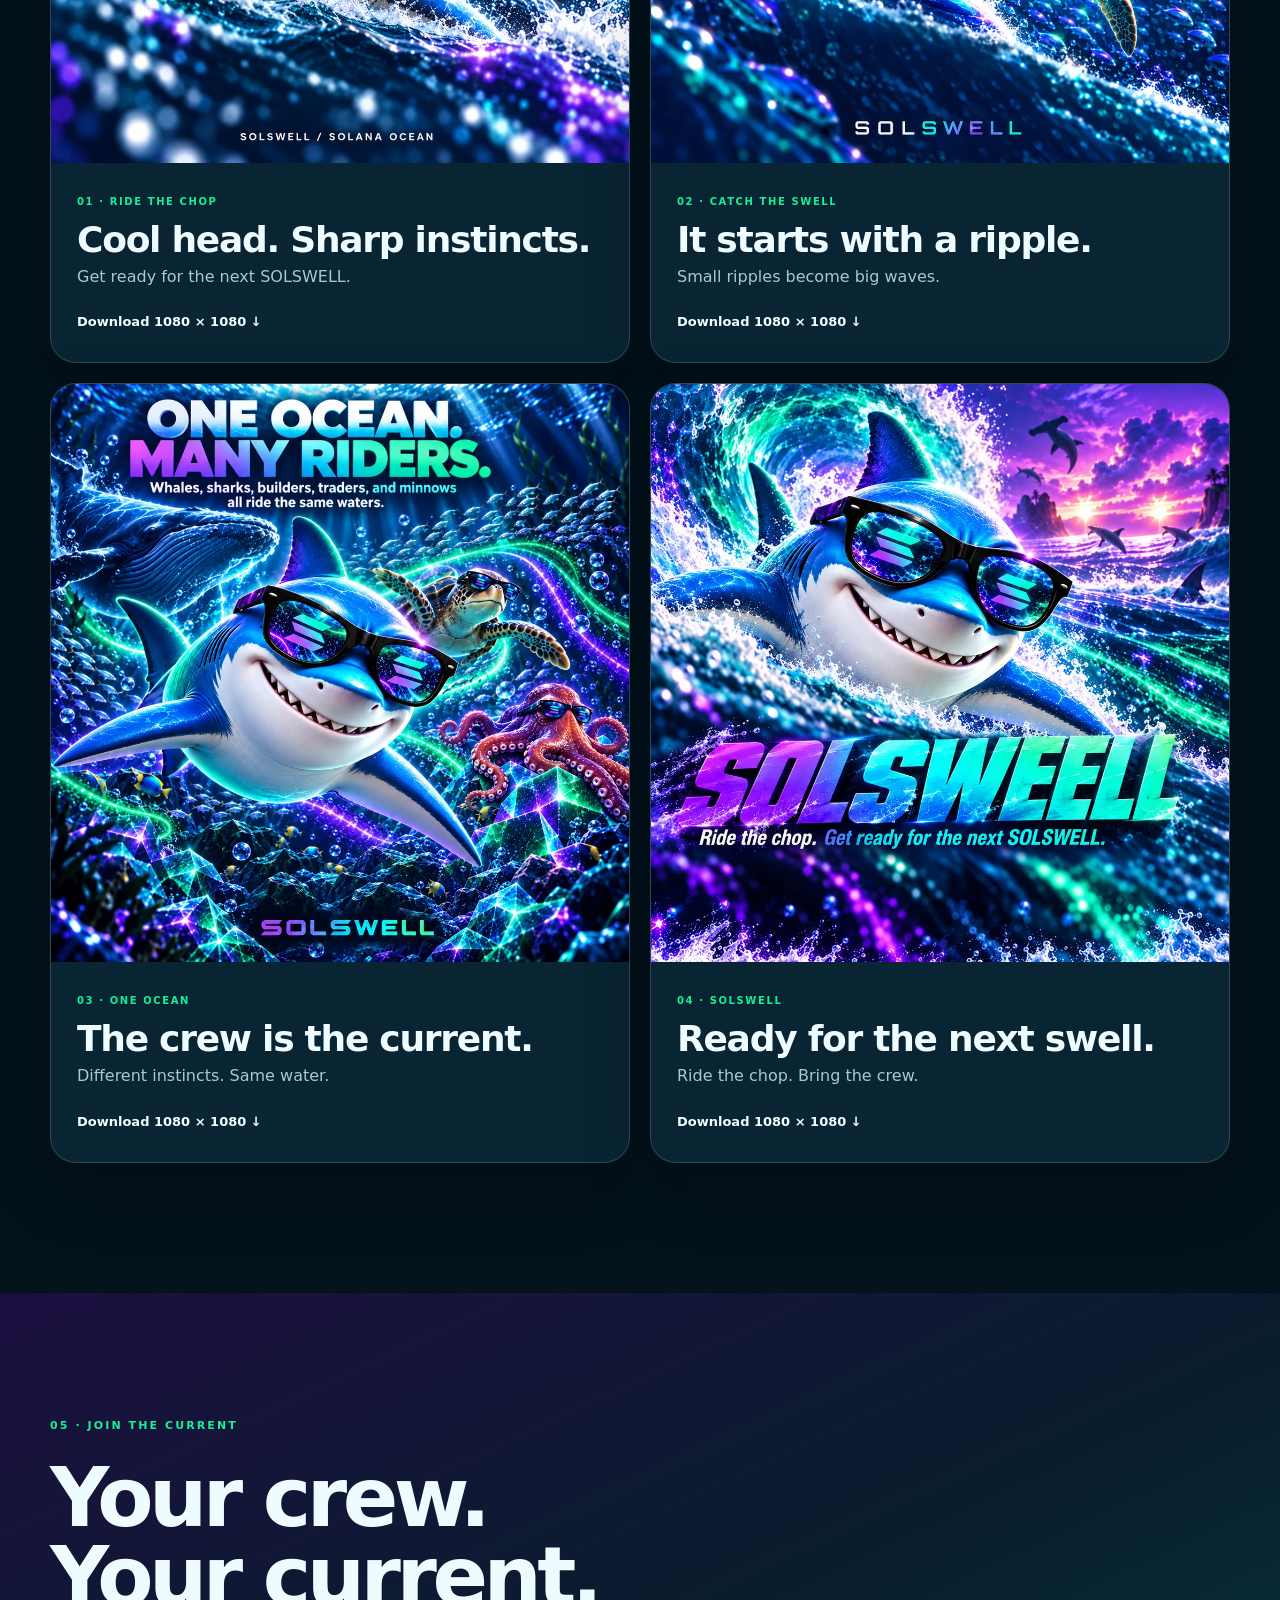
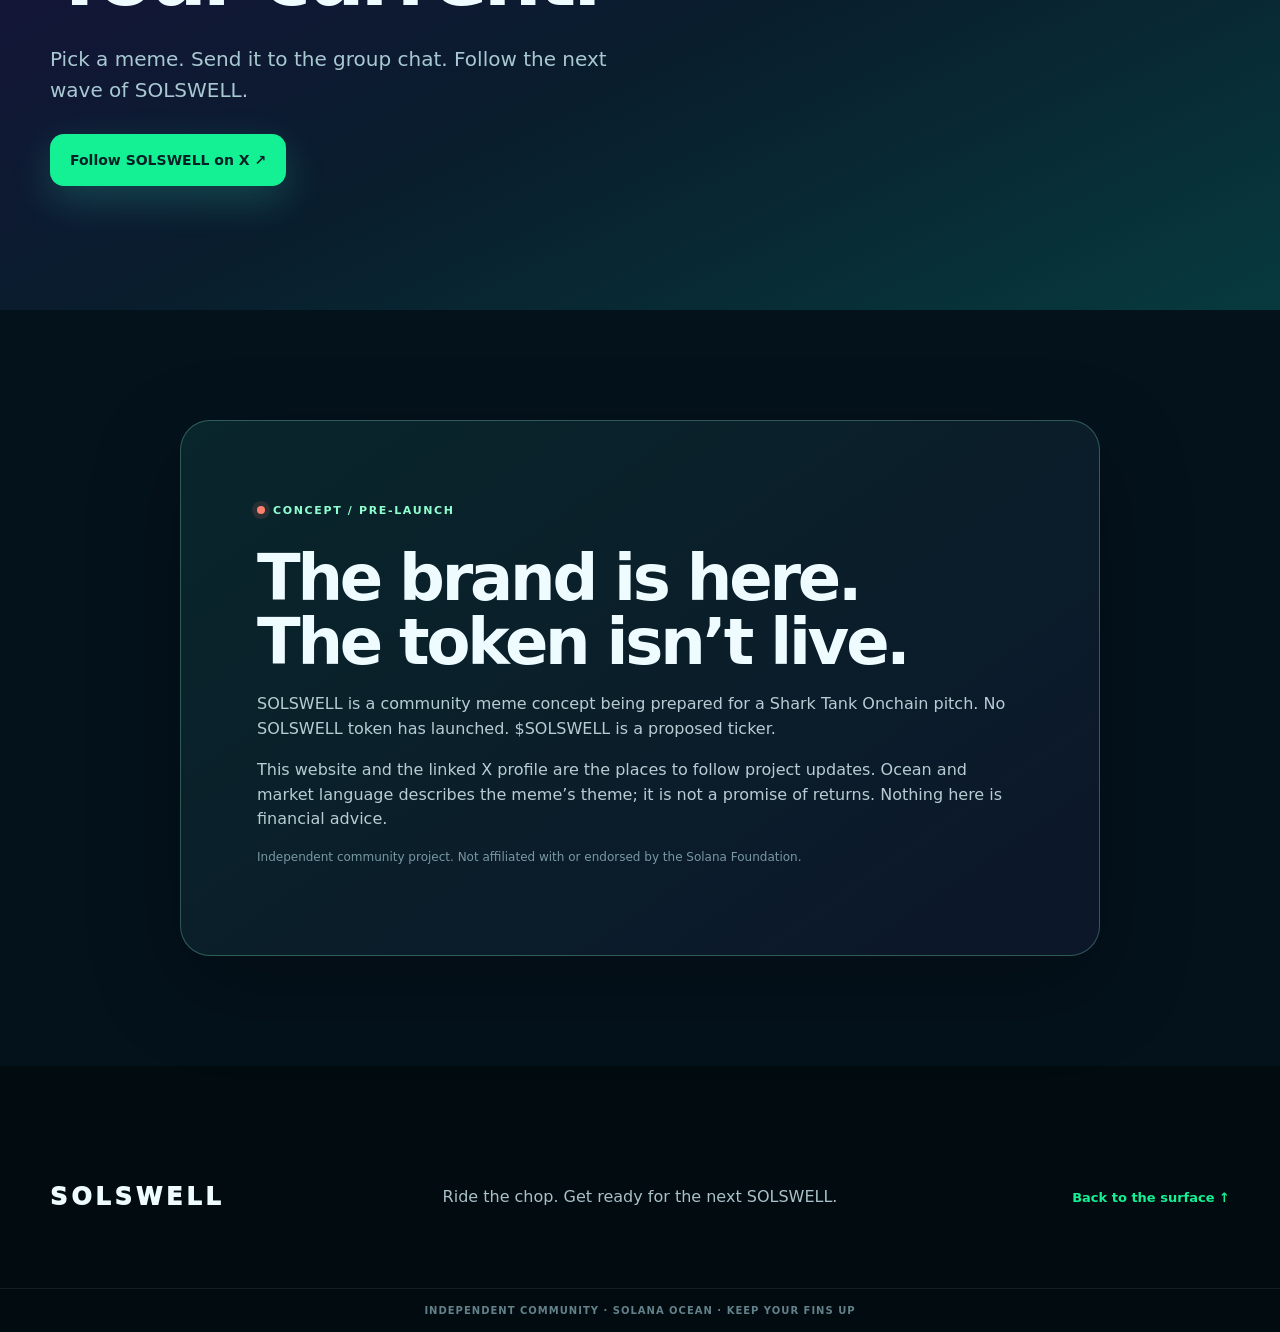
==== commit 48dc2edc: "Publish approved sharper Sol website copy" ====
--- a/index.html
+++ b/index.html
@@ -33,15 +33,15 @@
   <section class="story section shell" id="thesis" aria-labelledby="thesis-title"><div class="section-kicker">01 · THE THESIS</div><div class="story-grid"><h2 class="display" id="thesis-title">Markets get choppy.<br>Waves build.</h2><div class="story-copy"><p>SOLSWELL is an independent community meme brand for the Solana ocean. It’s about surviving the chop, reading the current, and riding the next wave together.</p><p>Big wallets. Small fins. Different instincts. Same water. The ocean is bigger than any one trade.</p><p class="signature">The next swell starts with the crew.</p></div></div><div class="origin-card"><blockquote>Chop happens.<br>Keep your fins up.</blockquote><div class="origin-bubbles" aria-hidden="true"><i></i><i></i><i></i></div></div></section>
   <section class="ocean section" id="ocean" aria-labelledby="ocean-title"><div class="shell"><div class="section-kicker">02 · THE OCEAN</div><div class="section-heading-row"><h2 class="display" id="ocean-title">One ocean.<br>Many riders.</h2><p>Find your species. Bring your energy. Nobody owns the current.</p></div><div class="creature-grid swell-creatures">
     <article class="creature-card card-whale"><span class="species-number">01 / WHALES</span><h3>Make waves.</h3><p>Big presence. Bigger splashes.</p></article>
-    <article class="creature-card card-minnow"><span class="species-number">02 / SHARKS</span><h3>Hunt momentum.</h3><p>Eyes open. Fins forward.</p></article>
+    <article class="creature-card card-minnow"><span class="species-number">02 / SHARKS</span><h3>Hunt momentum.</h3><p>Read the current. Pick your moment.</p></article>
     <article class="creature-card card-builder"><span class="species-number">03 / TURTLES</span><h3>Outlast the chop.</h3><p>Steady. Resilient. Still here.</p></article>
     <article class="creature-card card-dreamer"><span class="species-number">04 / MINNOWS</span><h3>Small. Everywhere.</h3><p>The school is the strength.</p></article>
     <article class="creature-card card-whale"><span class="species-number">05 / BUILDERS</span><h3>Shape the reef.</h3><p>Every ocean needs somewhere to grow.</p></article>
     <article class="creature-card card-minnow"><span class="species-number">06 / DEGENS</span><h3>Chase the swell.</h3><p>Too much energy for the shallow end.</p></article>
   </div></div></section>
-  <section class="character section shell" id="character" aria-labelledby="character-title"><div class="character-panel"><div class="character-portrait" role="img" aria-label="Sol the shark, with Solana symbols reflected in his glasses"></div><div class="character-copy"><div class="section-kicker">03 · MEET SOL</div><h2 class="display" id="character-title">Calm face.<br>Choppy water.</h2><p>Sol doesn’t fear the chop. He reads the current and gets ready for the next swell.</p><div class="meme-lines"><span>“Current mood: unbothered.”</span><span>“Whale spotted. Glasses on.”</span><span>“The ocean has entered the chat.”</span></div></div></div></section>
+  <section class="character section shell" id="character" aria-labelledby="character-title"><div class="character-panel"><div class="character-portrait" role="img" aria-label="Sol the shark, with Solana symbols reflected in his glasses"></div><div class="character-copy"><div class="section-kicker">03 · MEET SOL</div><h2 class="display" id="character-title">The ocean gets rough.<br>Sol gets sharper.</h2><p>Sol is the trench-tested apex predator of the Solana ocean: calm under pressure, calculated in the chop. He reads the currents, keeps his edge, and hunts the next swell—with the crew in the same water.</p><div class="meme-lines"><span>“Read the current. Keep your edge.”</span><span>“Choppy water. Steady fins.”</span><span>“Same ocean. Sharper instincts.”</span></div></div></div></section>
   <section class="memes section shell" id="memes" aria-labelledby="memes-title"><div class="section-kicker">04 · MEME GALLERY</div><div class="memes-heading"><h2 class="display" id="memes-title">Send waves.<br>Make memes.</h2><p>Four ways into the SOLSWELL ocean. Open a poster for the full-resolution image and save it for your next post.</p></div><div class="meme-grid">
-    <article class="meme-card"><a class="meme-image-link" href="assets/01-ride-the-chop.png" target="_blank" rel="noopener"><img src="assets/01-ride-the-chop.webp" alt="Ride the chop — Sol moving through rough glowing waves" loading="lazy" width="1080" height="1080"></a><div class="meme-card-copy"><span>01 · RIDE THE CHOP</span><h3>Keep your cool.</h3><p>Get ready for the next SOLSWELL.</p><a href="assets/01-ride-the-chop.png" download>Download 1080 × 1080 ↓</a></div></article>
+    <article class="meme-card"><a class="meme-image-link" href="assets/01-ride-the-chop.png" target="_blank" rel="noopener"><img src="assets/01-ride-the-chop.webp" alt="Ride the chop — Sol moving through rough glowing waves" loading="lazy" width="1080" height="1080"></a><div class="meme-card-copy"><span>01 · RIDE THE CHOP</span><h3>Cool head. Sharp instincts.</h3><p>Get ready for the next SOLSWELL.</p><a href="assets/01-ride-the-chop.png" download>Download 1080 × 1080 ↓</a></div></article>
     <article class="meme-card"><a class="meme-image-link" href="assets/02-catch-the-swell.png" target="_blank" rel="noopener"><img src="assets/02-catch-the-swell.webp" alt="Catch the swell — Sol and the crew riding a building wave" loading="lazy" width="1080" height="1080"></a><div class="meme-card-copy"><span>02 · CATCH THE SWELL</span><h3>It starts with a ripple.</h3><p>Small ripples become big waves.</p><a href="assets/02-catch-the-swell.png" download>Download 1080 × 1080 ↓</a></div></article>
     <article class="meme-card"><a class="meme-image-link" href="assets/03-one-ocean.png" target="_blank" rel="noopener"><img src="assets/03-one-ocean.webp" alt="One ocean, many riders — a whale, shark, turtle and minnows together" loading="lazy" width="1080" height="1080"></a><div class="meme-card-copy"><span>03 · ONE OCEAN</span><h3>The crew is the current.</h3><p>Different instincts. Same water.</p><a href="assets/03-one-ocean.png" download>Download 1080 × 1080 ↓</a></div></article>
     <article class="meme-card"><a class="meme-image-link" href="assets/04-launch-poster.png" target="_blank" rel="noopener"><img src="assets/04-launch-poster.webp" alt="SOLSWELL flagship poster with Sol riding a luminous swell" loading="lazy" width="1080" height="1080"></a><div class="meme-card-copy"><span>04 · SOLSWELL</span><h3>Ready for the next swell.</h3><p>Ride the chop. Bring the crew.</p><a href="assets/04-launch-poster.png" download>Download 1080 × 1080 ↓</a></div></article>
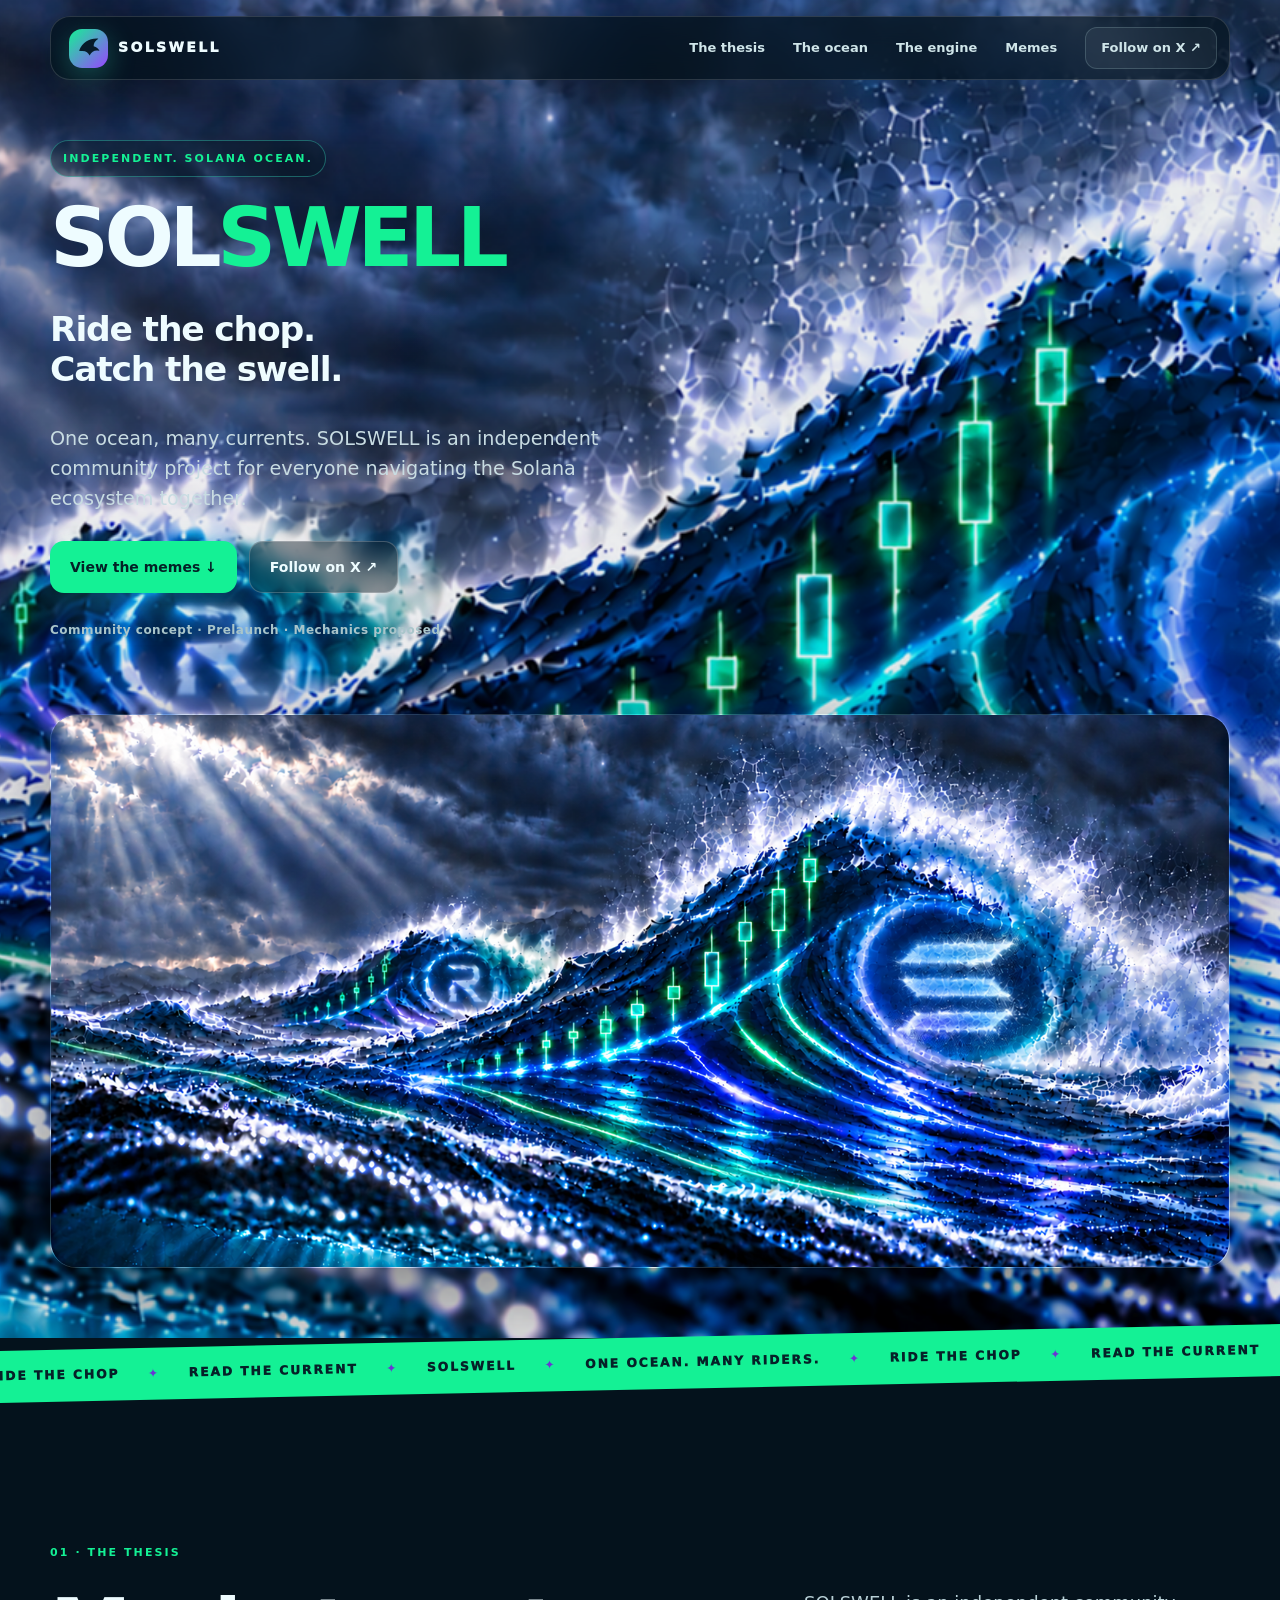
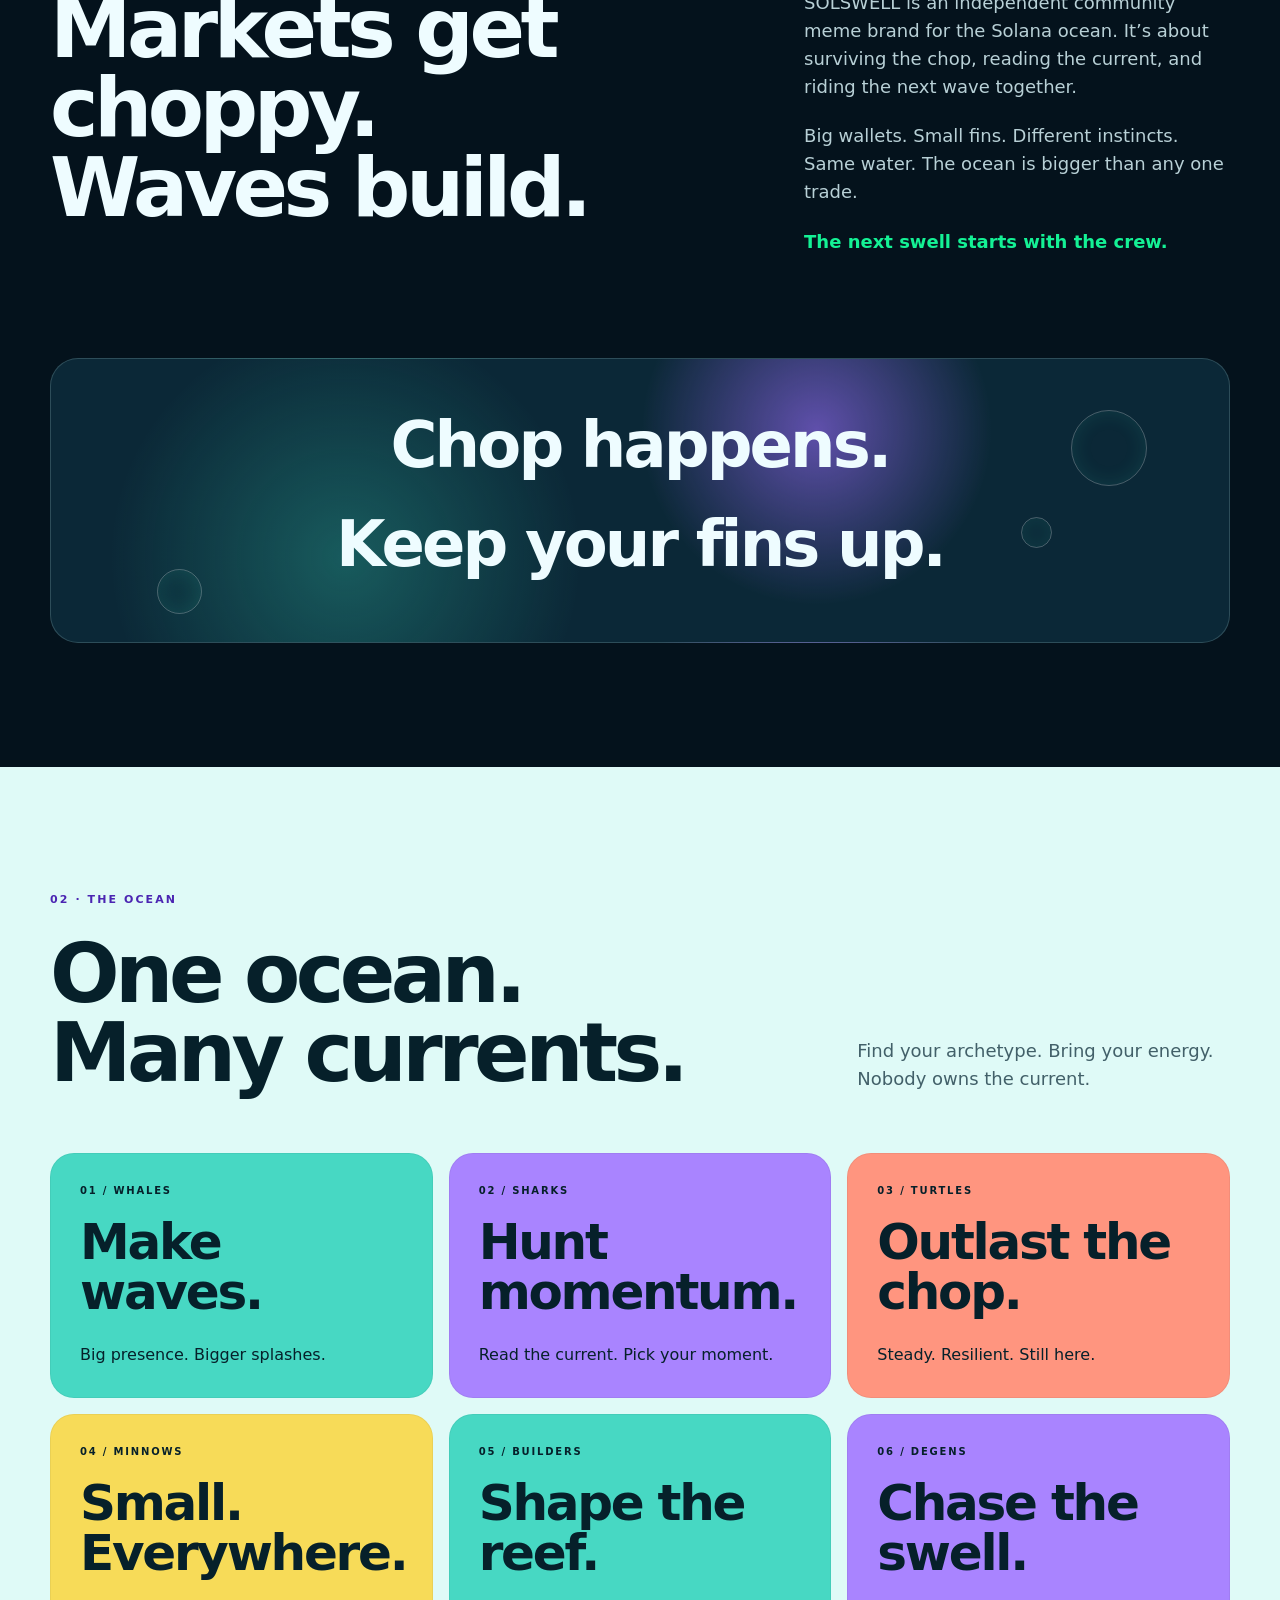
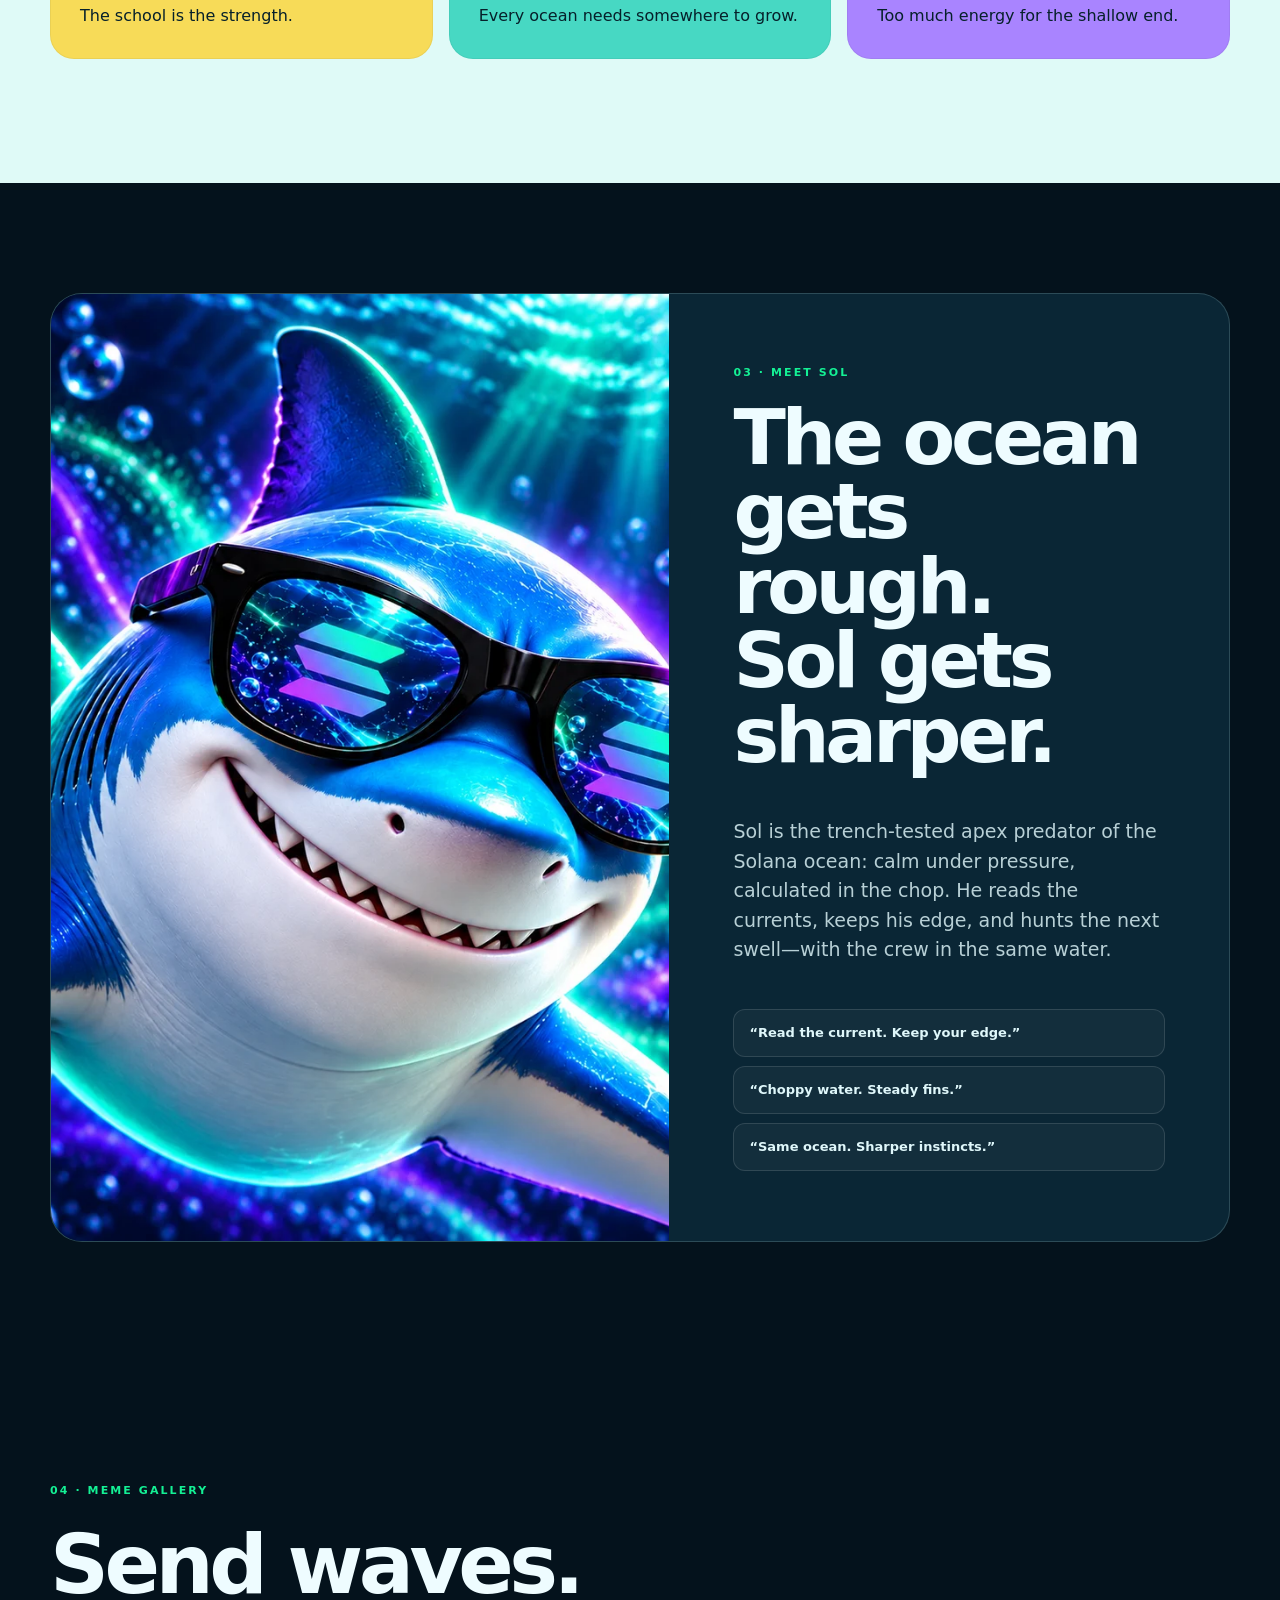
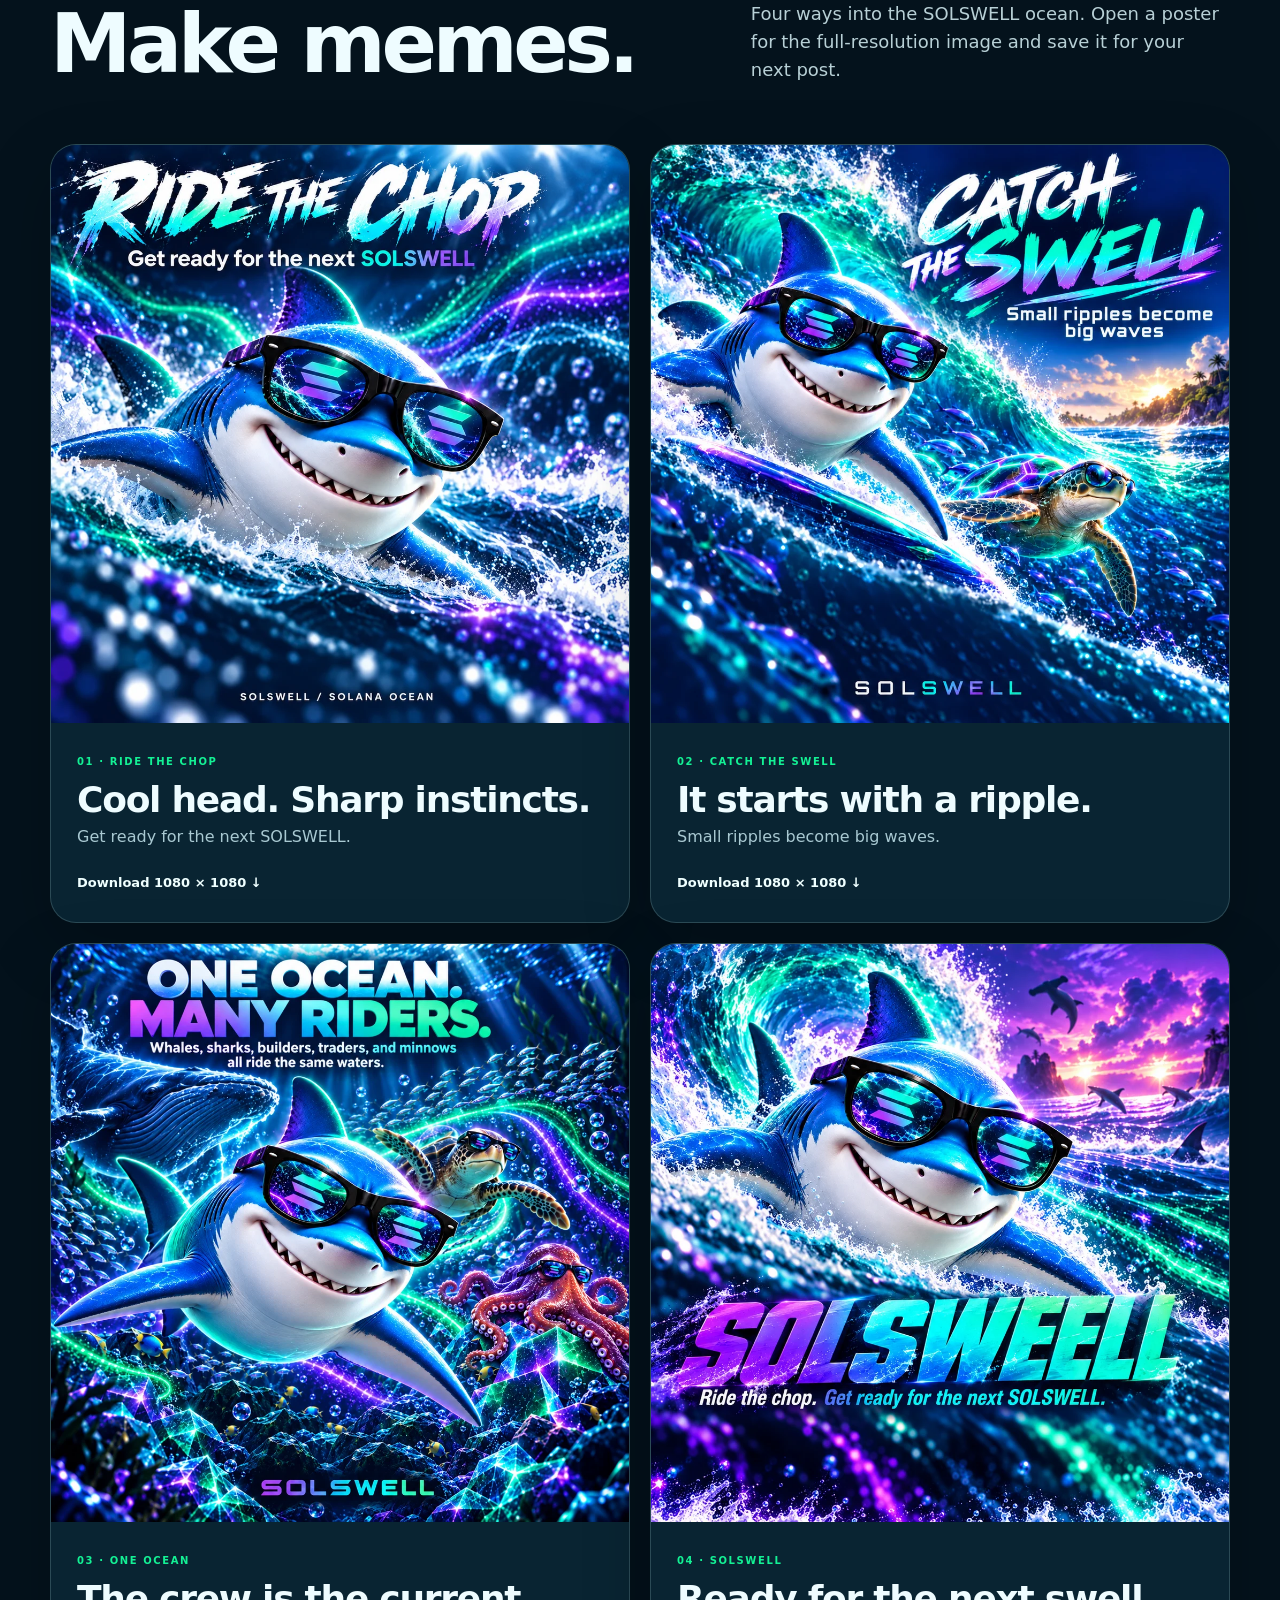
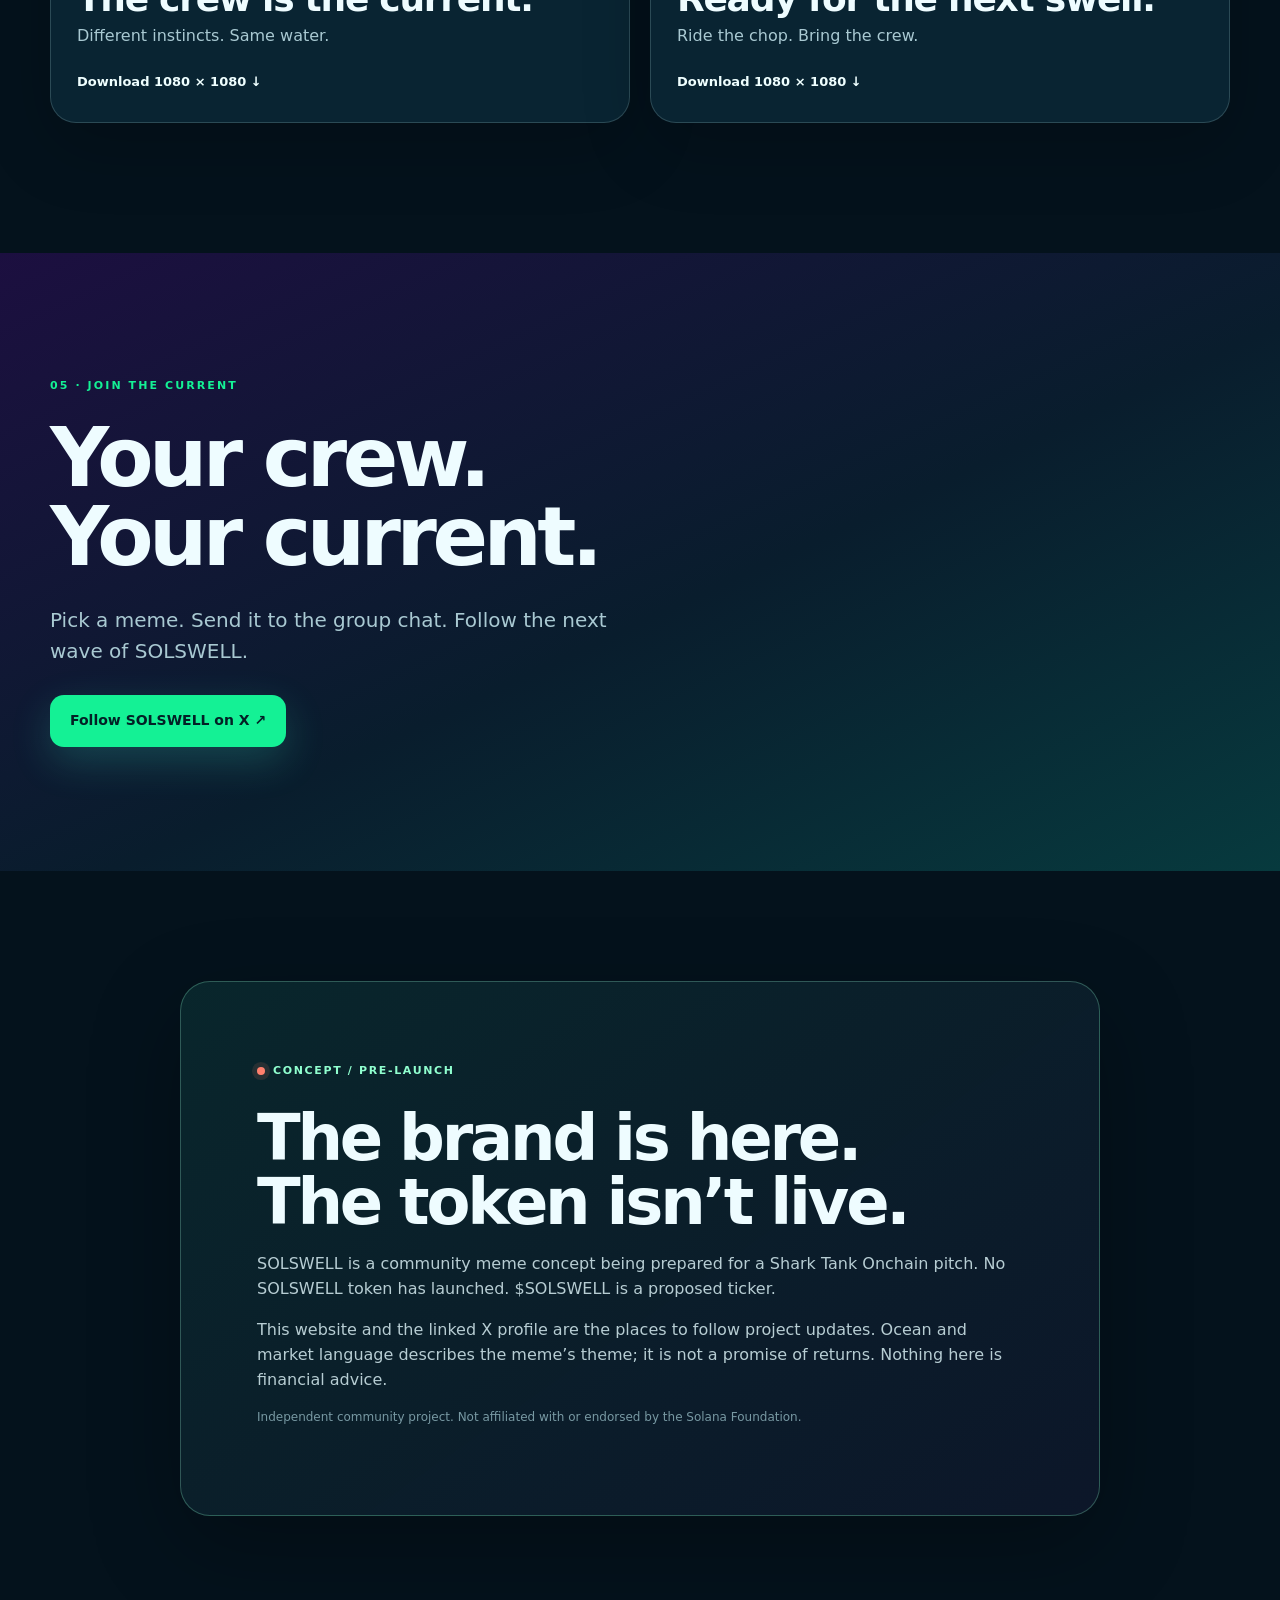
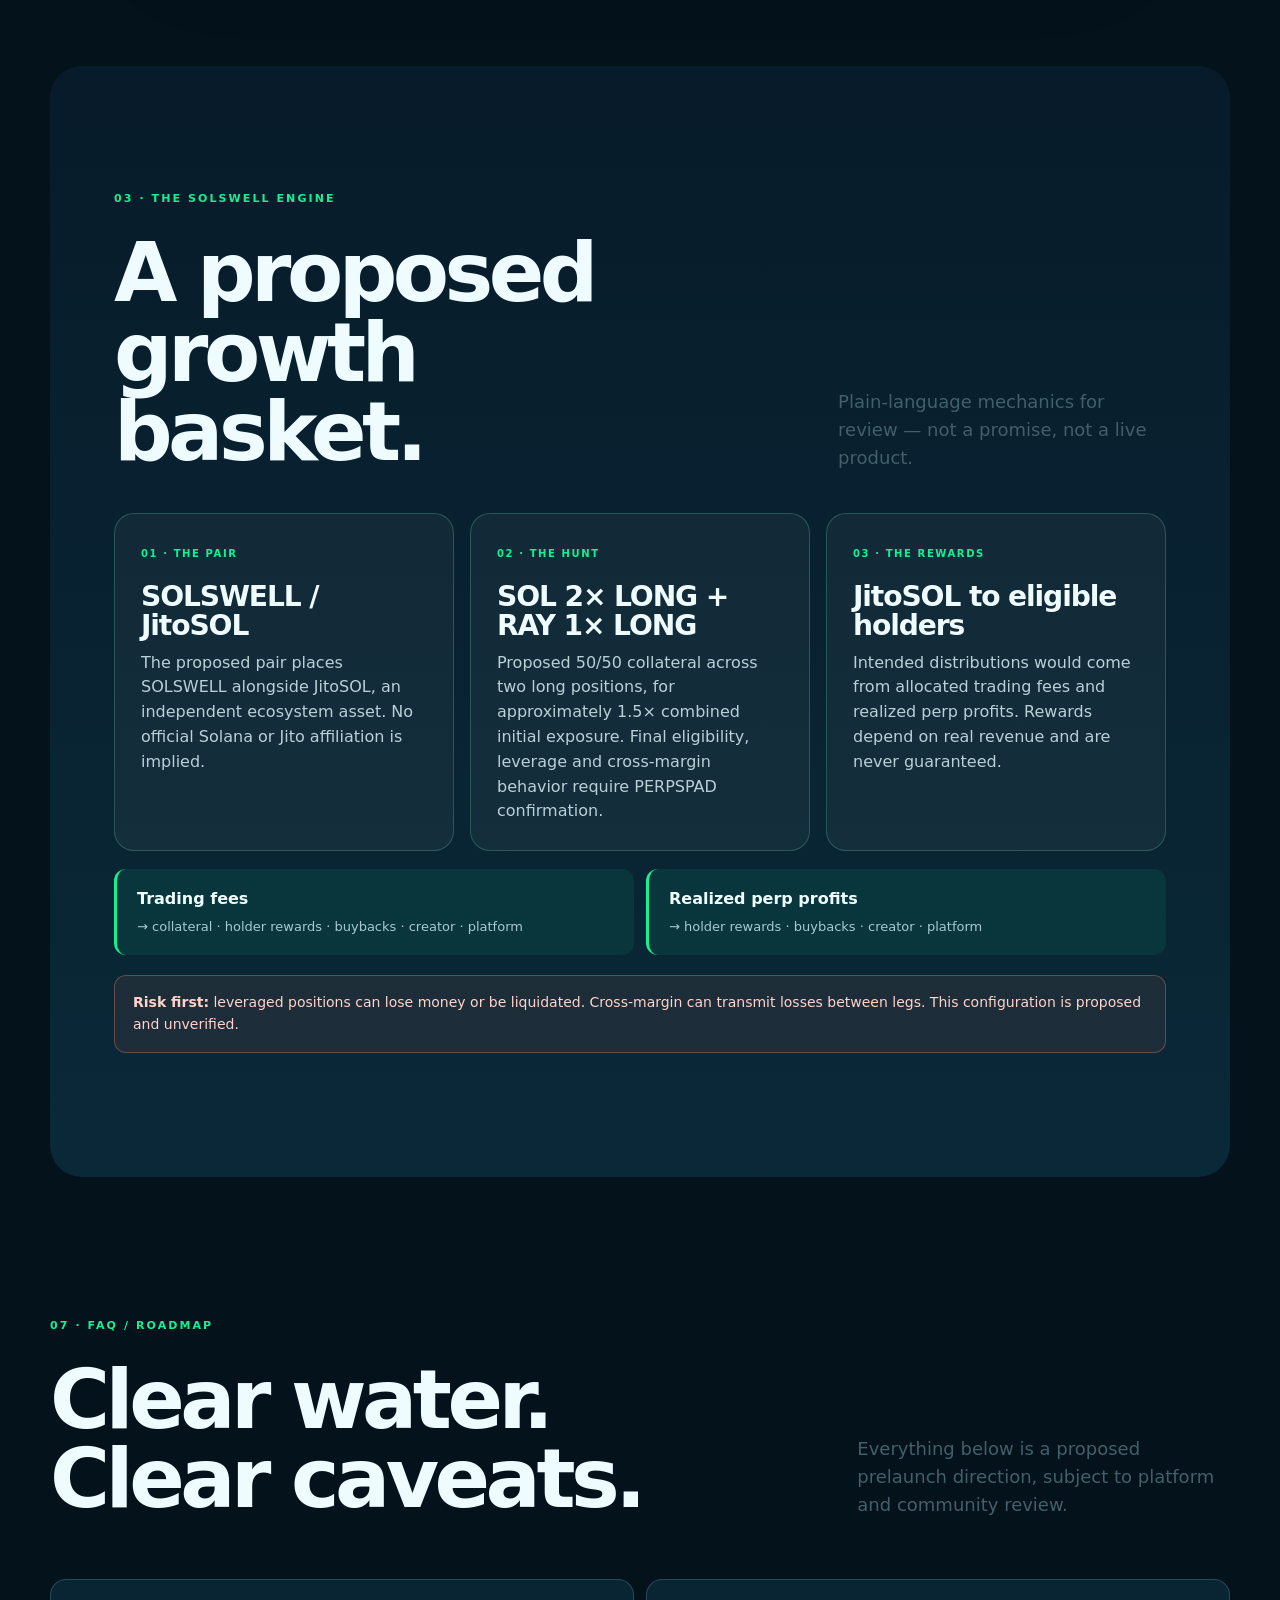
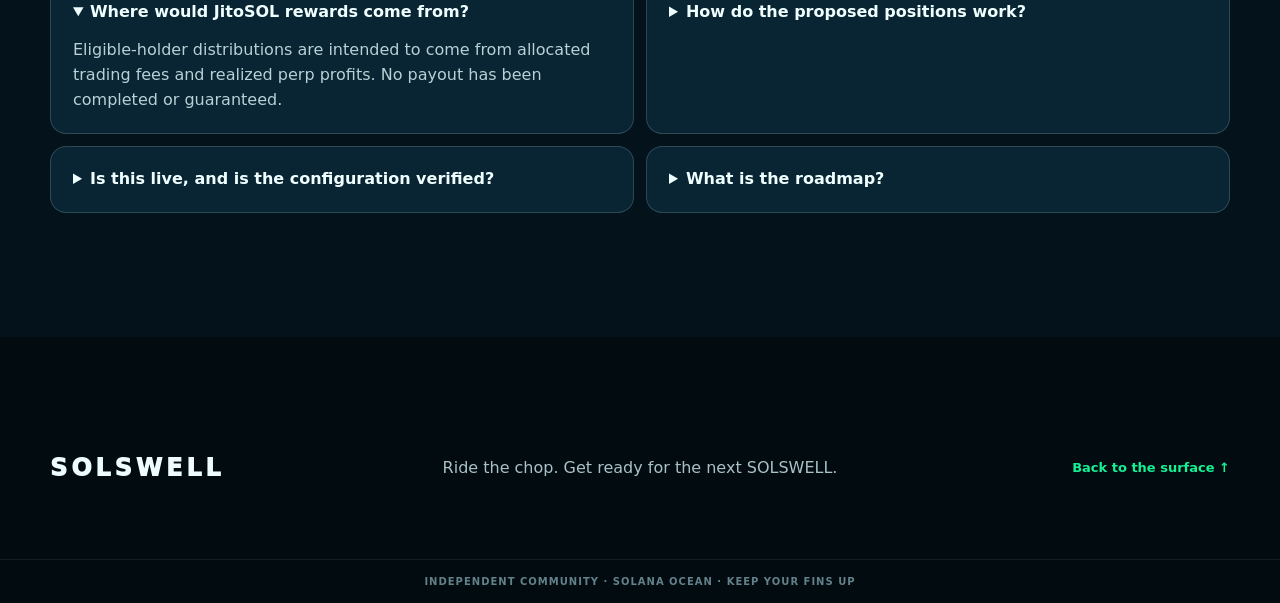
==== commit 689d2fab: "Integrate final SOLSWELL brand review package" ====
--- a/index.html
+++ b/index.html
@@ -6,8 +6,8 @@
   <title>SOLSWELL — Ride the chop.</title>
   <meta name="description" content="Ride the chop. Get ready for the next SOLSWELL. An independent community meme brand for the Solana ocean.">
   <meta property="og:title" content="SOLSWELL — Ride the chop."><meta property="og:description" content="One ocean. Many riders. An independent community meme brand for the Solana ocean.">
-  <meta property="og:type" content="website"><meta property="og:url" content="https://solswell.github.io/"><meta property="og:site_name" content="SOLSWELL"><meta property="og:image" content="https://solswell.github.io/assets/04-launch-poster.png">
-  <meta name="twitter:card" content="summary_large_image"><meta name="twitter:site" content="@SolSwellOcean"><meta name="twitter:title" content="SOLSWELL — Ride the chop."><meta name="twitter:description" content="One ocean. Many riders. An independent community meme brand for the Solana ocean."><meta name="twitter:image" content="https://solswell.github.io/assets/04-launch-poster.png">
+  <meta property="og:type" content="website"><meta property="og:url" content="https://solswell.github.io/"><meta property="og:site_name" content="SOLSWELL"><meta property="og:image" content="https://solswell.github.io/assets/solswell-master-banner-v9-hero.png">
+  <meta name="twitter:card" content="summary_large_image"><meta name="twitter:site" content="@SolSwellOcean"><meta name="twitter:title" content="SOLSWELL — Ride the chop. Catch the swell."><meta name="twitter:description" content="One ocean. Many currents. An independent community project inspired by the Solana ecosystem."><meta name="twitter:image" content="https://solswell.github.io/assets/solswell-master-banner-v9-x-1500x500.png">
   <link rel="canonical" href="https://solswell.github.io/">
   <link rel="icon" href="assets/favicon.svg" type="image/svg+xml"><link rel="stylesheet" href="styles.css?v=solswell-1">
 </head>
@@ -15,23 +15,23 @@
 <a class="skip-link" href="#main">Skip to content</a>
 <header class="site-header" data-header>
   <a class="brand" href="#top" aria-label="SOLSWELL home"><span class="brand-mark" aria-hidden="true"><svg viewBox="0 0 48 48"><path d="M7 28.5C13 14 25 7 40 8c-6 4-8 8-8 13 5 1 8 4 10 8-8-2-13 1-17 8-2-5-6-8-12-8-2 0-4 0-6-.5Z"/></svg></span>SOLSWELL</a>
-  <nav aria-label="Primary navigation"><a href="#thesis">The thesis</a><a href="#ocean">The ocean</a><a href="#memes">Memes</a><a class="nav-pill" href="https://x.com/SolSwellOcean" target="_blank" rel="noopener noreferrer">Follow on X ↗</a></nav>
+  <nav aria-label="Primary navigation"><a href="#thesis">The thesis</a><a href="#ocean">The ocean</a><a href="#engine">The engine</a><a href="#memes">Memes</a><a class="nav-pill" href="https://x.com/SolSwellOcean" target="_blank" rel="noopener noreferrer">Follow on X ↗</a></nav>
   <button class="menu-button" type="button" aria-label="Open menu" aria-expanded="false" data-menu-button><span></span><span></span></button>
 </header>
 <main id="main">
   <section class="hero" id="top" aria-labelledby="hero-title">
-    <div class="hero-scrim"></div>
+    <div class="hero-backdrop" aria-hidden="true"></div><div class="hero-scrim"></div>
     <div class="hero-content shell swell-hero-grid">
-      <div><div class="eyebrow">Independent. Solana ocean.</div><h1 id="hero-title">SOL<span>SWELL</span></h1><p class="swell-slogan">Ride the chop.<br>Get ready for the next SOLSWELL.</p>
-      <p class="hero-copy">The Solana ecosystem is one giant ocean. Whales, sharks, builders, traders, and minnows all ride the same waters.</p>
+      <div><div class="eyebrow">Independent. Solana ocean.</div><h1 id="hero-title">SOL<span>SWELL</span></h1><p class="swell-slogan">Ride the chop.<br>Catch the swell.</p>
+      <p class="hero-copy">One ocean, many currents. SOLSWELL is an independent community project for everyone navigating the Solana ecosystem together.</p>
       <div class="hero-actions"><a class="button button-primary" href="#memes">View the memes ↓</a><a class="button button-ghost" href="https://x.com/SolSwellOcean" target="_blank" rel="noopener noreferrer">Follow on X ↗</a></div>
-      <p class="hero-note">Community concept · Token not launched</p></div>
-      <a class="hero-poster" href="assets/04-launch-poster.png" target="_blank" rel="noopener" aria-label="Open the SOLSWELL launch poster"><img src="assets/04-launch-poster.webp" alt="Sol riding a glowing swell with subtle Solana reflections in his sunglasses" width="1080" height="1080" fetchpriority="high"></a>
+      <p class="hero-note">Community concept · Prelaunch · Mechanics proposed</p></div>
+      <a class="hero-poster hero-banner-link" href="assets/solswell-master-banner-v9.png" target="_blank" rel="noopener" aria-label="Open the SOLSWELL master banner"><img src="assets/solswell-master-banner-v9-hero.png" alt="Cinematic SOLSWELL ocean swell with mist-marked ecosystem currents" width="1920" height="900" fetchpriority="high"></a>
     </div>
   </section>
   <section class="ticker" aria-label="Brand mantra"><div class="ticker-track"><span>RIDE THE CHOP</span><b>✦</b><span>READ THE CURRENT</span><b>✦</b><span>SOLSWELL</span><b>✦</b><span>ONE OCEAN. MANY RIDERS.</span><b>✦</b><span aria-hidden="true">RIDE THE CHOP</span><b aria-hidden="true">✦</b><span aria-hidden="true">READ THE CURRENT</span><b aria-hidden="true">✦</b><span aria-hidden="true">SOLSWELL</span></div></section>
   <section class="story section shell" id="thesis" aria-labelledby="thesis-title"><div class="section-kicker">01 · THE THESIS</div><div class="story-grid"><h2 class="display" id="thesis-title">Markets get choppy.<br>Waves build.</h2><div class="story-copy"><p>SOLSWELL is an independent community meme brand for the Solana ocean. It’s about surviving the chop, reading the current, and riding the next wave together.</p><p>Big wallets. Small fins. Different instincts. Same water. The ocean is bigger than any one trade.</p><p class="signature">The next swell starts with the crew.</p></div></div><div class="origin-card"><blockquote>Chop happens.<br>Keep your fins up.</blockquote><div class="origin-bubbles" aria-hidden="true"><i></i><i></i><i></i></div></div></section>
-  <section class="ocean section" id="ocean" aria-labelledby="ocean-title"><div class="shell"><div class="section-kicker">02 · THE OCEAN</div><div class="section-heading-row"><h2 class="display" id="ocean-title">One ocean.<br>Many riders.</h2><p>Find your species. Bring your energy. Nobody owns the current.</p></div><div class="creature-grid swell-creatures">
+  <section class="ocean section" id="ocean" aria-labelledby="ocean-title"><div class="shell"><div class="section-kicker">02 · THE OCEAN</div><div class="section-heading-row"><h2 class="display" id="ocean-title">One ocean.<br>Many currents.</h2><p>Find your archetype. Bring your energy. Nobody owns the current.</p></div><div class="creature-grid swell-creatures">
     <article class="creature-card card-whale"><span class="species-number">01 / WHALES</span><h3>Make waves.</h3><p>Big presence. Bigger splashes.</p></article>
     <article class="creature-card card-minnow"><span class="species-number">02 / SHARKS</span><h3>Hunt momentum.</h3><p>Read the current. Pick your moment.</p></article>
     <article class="creature-card card-builder"><span class="species-number">03 / TURTLES</span><h3>Outlast the chop.</h3><p>Steady. Resilient. Still here.</p></article>
@@ -48,6 +48,8 @@
   </div></section>
   <section class="manifesto section" id="join" aria-labelledby="join-title"><div class="shell"><div class="section-kicker">05 · JOIN THE CURRENT</div><h2 class="display" id="join-title">Your crew.<br>Your current.</h2><p class="join-copy">Pick a meme. Send it to the group chat. Follow the next wave of SOLSWELL.</p><a class="button button-primary" href="https://x.com/SolSwellOcean" target="_blank" rel="noopener noreferrer">Follow SOLSWELL on X ↗</a></div></section>
   <section class="disclosure section shell" aria-labelledby="status-title"><div class="disclosure-card"><div class="status-badge"><span></span> CONCEPT / PRE-LAUNCH</div><h2 id="status-title">The brand is here.<br>The token isn’t live.</h2><p>SOLSWELL is a community meme concept being prepared for a Shark Tank Onchain pitch. No SOLSWELL token has launched. $SOLSWELL is a proposed ticker.</p><p>This website and the linked X profile are the places to follow project updates. Ocean and market language describes the meme’s theme; it is not a promise of returns. Nothing here is financial advice.</p><p class="independence-note">Independent community project. Not affiliated with or endorsed by the Solana Foundation.</p></div></section>
+  <section class="engine section shell" id="engine" aria-labelledby="engine-title"><div class="section-kicker">03 · THE SOLSWELL ENGINE</div><div class="section-heading-row"><h2 class="display" id="engine-title">A proposed<br>growth basket.</h2><p>Plain-language mechanics for review — not a promise, not a live product.</p></div><div class="engine-grid"><article class="engine-card"><span>01 · THE PAIR</span><h3>SOLSWELL / JitoSOL</h3><p>The proposed pair places SOLSWELL alongside JitoSOL, an independent ecosystem asset. No official Solana or Jito affiliation is implied.</p></article><article class="engine-card"><span>02 · THE HUNT</span><h3>SOL 2× LONG + RAY 1× LONG</h3><p>Proposed 50/50 collateral across two long positions, for approximately 1.5× combined initial exposure. Final eligibility, leverage and cross-margin behavior require PERPSPAD confirmation.</p></article><article class="engine-card"><span>03 · THE REWARDS</span><h3>JitoSOL to eligible holders</h3><p>Intended distributions would come from allocated trading fees and realized perp profits. Rewards depend on real revenue and are never guaranteed.</p></article></div><div class="flow-diagram" aria-label="Separate proposed revenue flows"><div><strong>Trading fees</strong><span>→ collateral · holder rewards · buybacks · creator · platform</span></div><div><strong>Realized perp profits</strong><span>→ holder rewards · buybacks · creator · platform</span></div></div><div class="risk-note"><strong>Risk first:</strong> leveraged positions can lose money or be liquidated. Cross-margin can transmit losses between legs. This configuration is proposed and unverified.</div></section>
+  <section class="faq section shell" id="faq" aria-labelledby="faq-title"><div class="section-kicker">07 · FAQ / ROADMAP</div><div class="section-heading-row"><h2 class="display" id="faq-title">Clear water.<br>Clear caveats.</h2><p>Everything below is a proposed prelaunch direction, subject to platform and community review.</p></div><div class="faq-grid"><details open><summary>Where would JitoSOL rewards come from?</summary><p>Eligible-holder distributions are intended to come from allocated trading fees and realized perp profits. No payout has been completed or guaranteed.</p></details><details><summary>How do the proposed positions work?</summary><p>The draft basket is SOL 2× LONG plus RAY 1× LONG, with 50/50 collateral and shared cross-margin risk. Either leg can lose value or be liquidated.</p></details><details><summary>Is this live, and is the configuration verified?</summary><p>No. SOLSWELL remains PRELAUNCH. PERPSPAD pairing, JitoSOL dividend compatibility, RAY eligibility and final leverage still require confirmation.</p></details><details><summary>What is the roadmap?</summary><p>Review the brand → confirm platform mechanics → publish final disclosures → only then consider a launch. There is no token address, APY, or promised return.</p></details></div></section>
 </main>
 <footer class="site-footer"><div class="shell footer-inner"><div class="footer-brand">SOLSWELL</div><p>Ride the chop. Get ready for the next SOLSWELL.</p><a href="#top">Back to the surface ↑</a></div><div class="footer-floor">Independent community · Solana ocean · Keep your fins up</div></footer>
 <script src="script.js"></script>
--- a/styles.css
+++ b/styles.css
@@ -238,3 +238,29 @@
 .swell-creatures { grid-template-columns: repeat(3,minmax(0,1fr)); }
 @media(max-width:860px) { .swell-hero-grid { grid-template-columns:1fr; padding-block:120px 60px; } .hero { height:auto; max-height:none; padding-bottom:0; } .swell-creatures { grid-template-columns:repeat(2,minmax(0,1fr)); } }
 @media(max-width:560px) { .swell-creatures { grid-template-columns:1fr; } .hero .hero-content { padding-top:115px; } }
+
+/* Final SOLSWELL integration: approved V9 banner and proposed engine/FAQ sections. */
+.hero-backdrop { position:absolute; inset:0; z-index:-3; background: url('assets/solswell-master-banner-v9-hero.png') center / cover no-repeat; opacity:.92; }
+.hero-banner-link { grid-column: 1 / -1; width:100%; transform:none; margin-top:18px; }
+.hero-banner-link img { display:block; width:100%; aspect-ratio: 1920 / 900; object-fit:cover; }
+.hero-banner-link { order:2; }
+.swell-hero-grid > div:first-child { order:1; }
+.engine { background: linear-gradient(180deg, #071b2a 0%, #0a2938 100%); border-radius:32px; margin-block:40px; padding-inline:clamp(22px,5vw,70px); }
+.engine .section-heading-row { margin-bottom:42px; }
+.engine-grid { display:grid; grid-template-columns:repeat(3,minmax(0,1fr)); gap:16px; }
+.engine-card { padding:26px; border:1px solid rgba(144,255,207,.2); border-radius:20px; background:rgba(255,255,255,.045); }
+.engine-card span { color:var(--aqua); font-size:10px; font-weight:900; letter-spacing:.16em; }
+.engine-card h3 { margin:18px 0 10px; font-size:clamp(23px,2.2vw,32px); line-height:1.02; letter-spacing:-.04em; }
+.engine-card p { margin:0; color:#b8d0d6; }
+.flow-diagram { display:grid; grid-template-columns:repeat(2,minmax(0,1fr)); gap:12px; margin-top:18px; }
+.flow-diagram > div { padding:18px 20px; border-left:3px solid var(--aqua); border-radius:12px; background:rgba(20,241,149,.08); }
+.flow-diagram strong, .flow-diagram span { display:block; }
+.flow-diagram strong { color:#efffff; }
+.flow-diagram span { margin-top:5px; color:#a9c9d2; font-size:13px; }
+.risk-note { margin-top:20px; padding:16px 18px; border:1px solid rgba(255,128,109,.34); border-radius:12px; color:#ffd3cb; background:rgba(255,128,109,.08); font-size:14px; }
+.faq { padding-top:100px; }
+.faq-grid { display:grid; grid-template-columns:repeat(2,minmax(0,1fr)); gap:12px; }
+.faq details { padding:20px 22px; border:1px solid var(--line); border-radius:16px; background:#092432; }
+.faq summary { cursor:pointer; font-weight:850; color:#efffff; }
+.faq details p { margin:14px 0 0; color:#b8d0d6; }
+@media(max-width:860px) { .engine-grid,.faq-grid { grid-template-columns:1fr; } .flow-diagram { grid-template-columns:1fr; } .hero-banner-link { margin-top:4px; } }
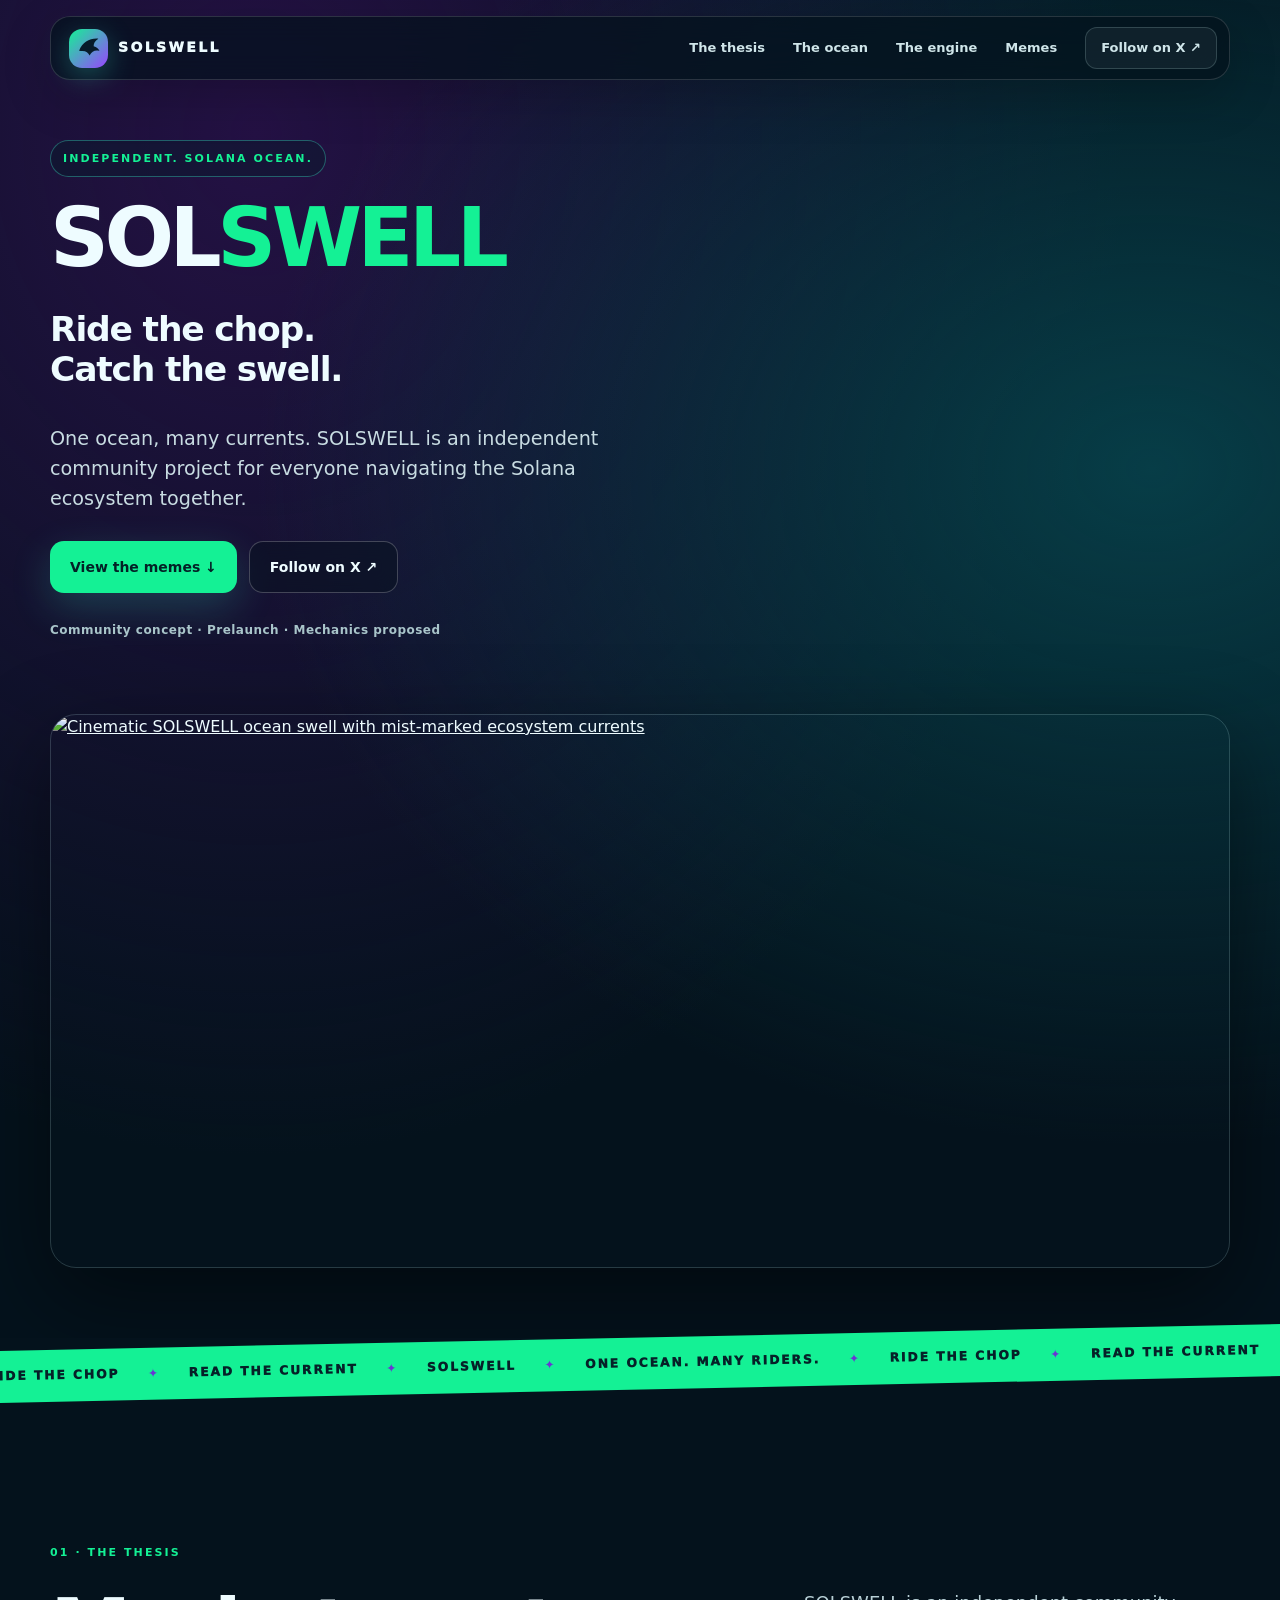
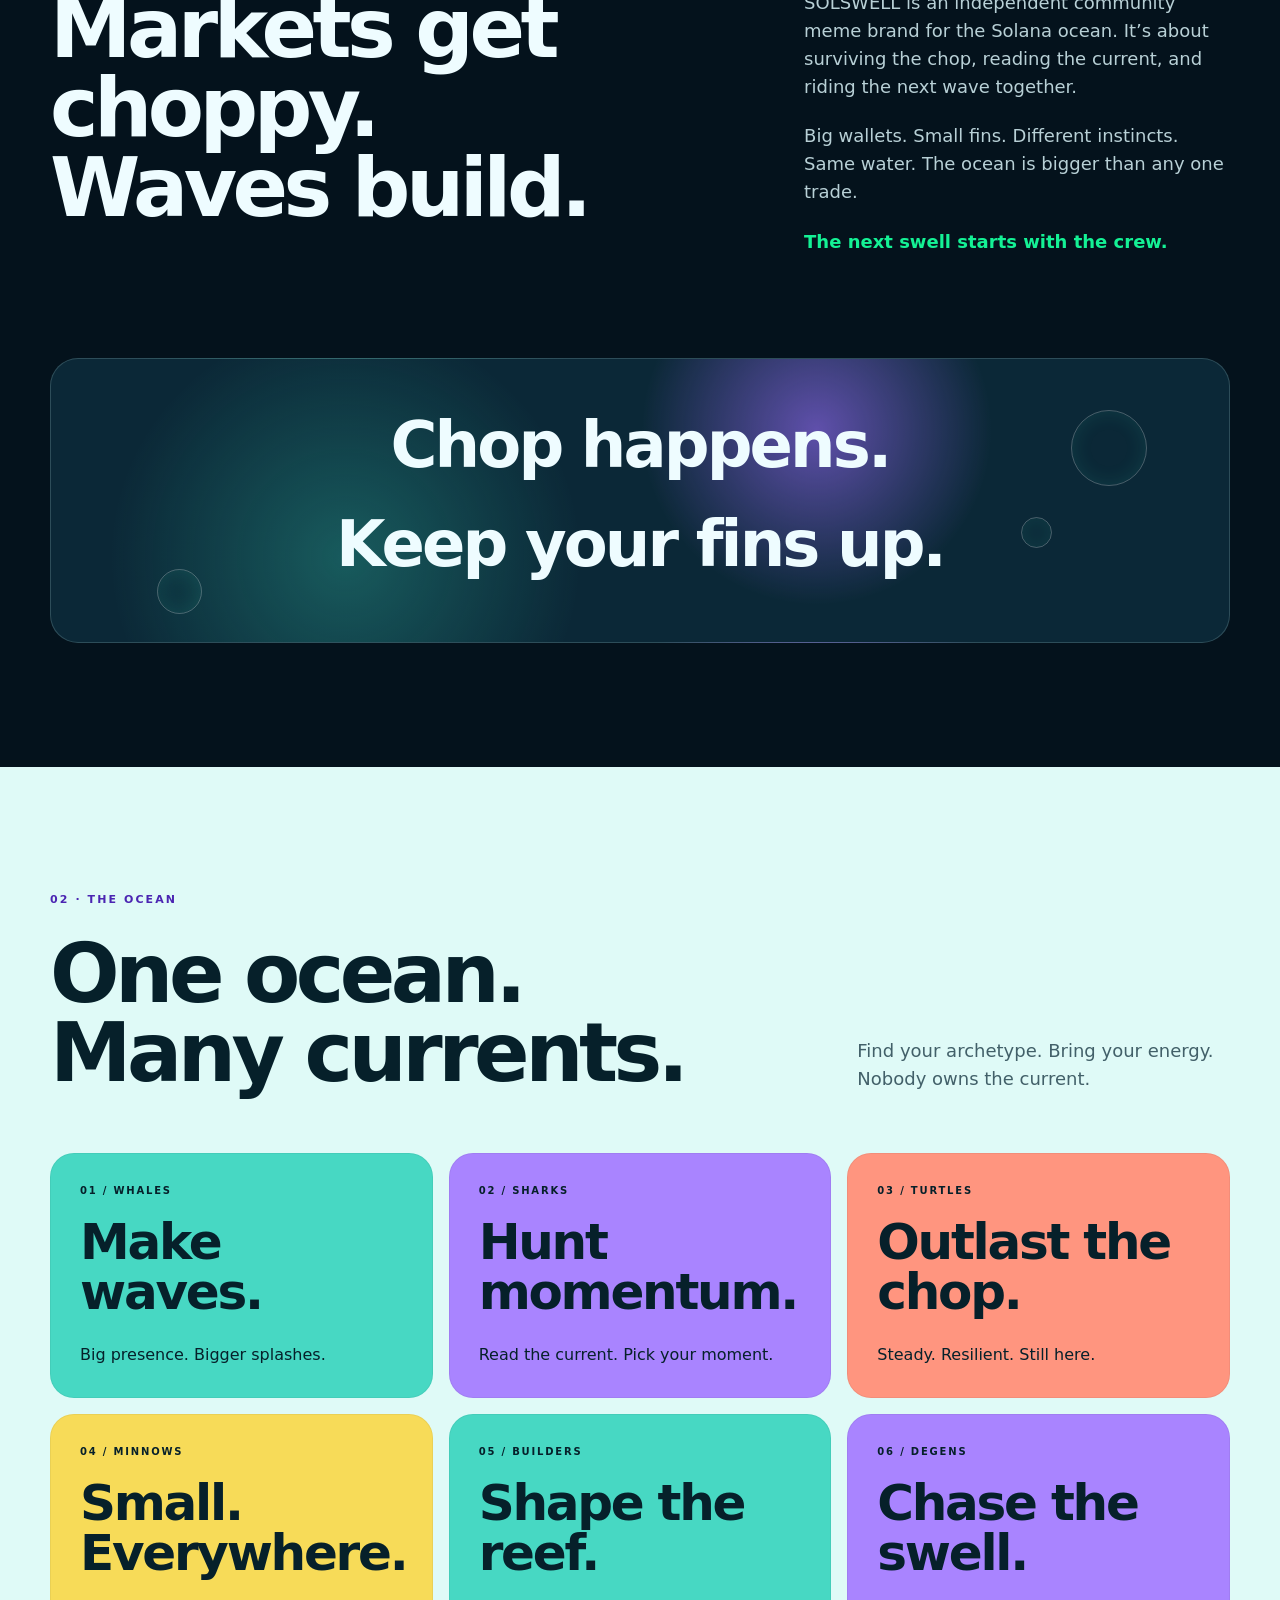
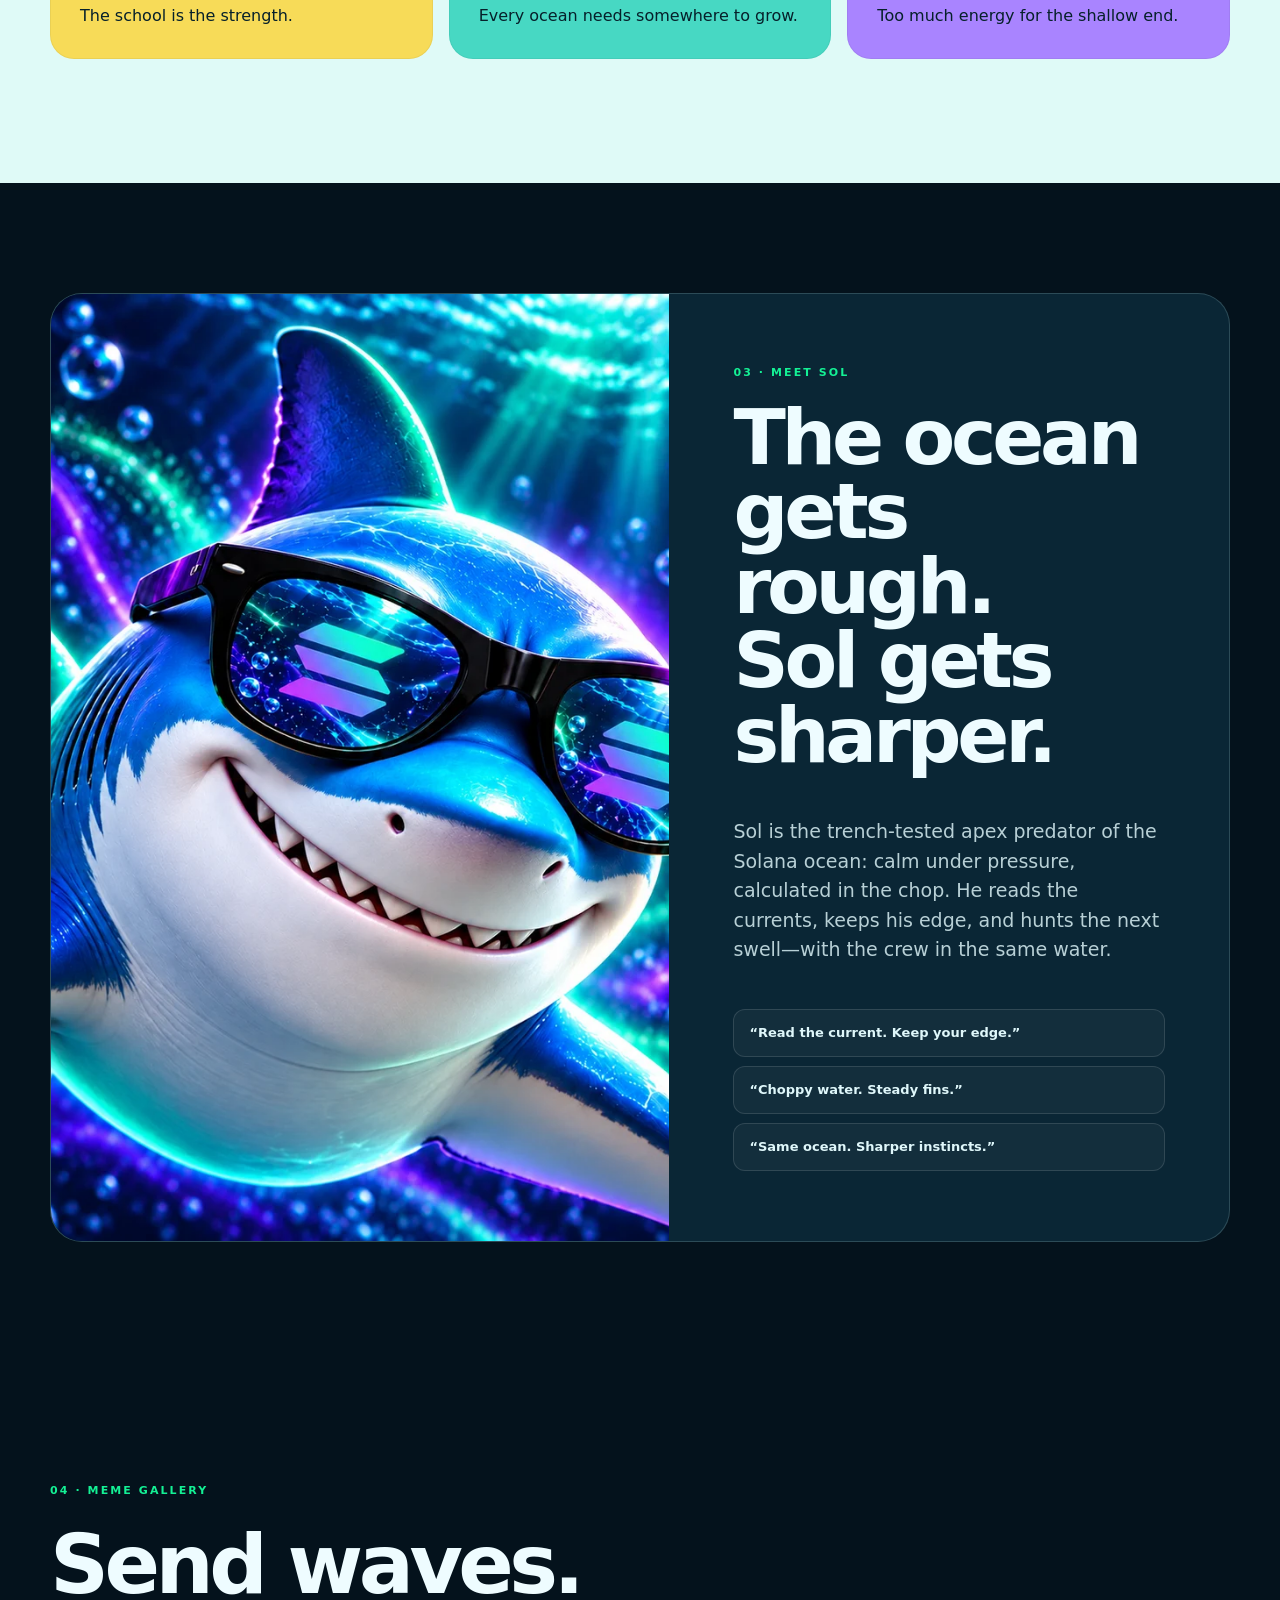
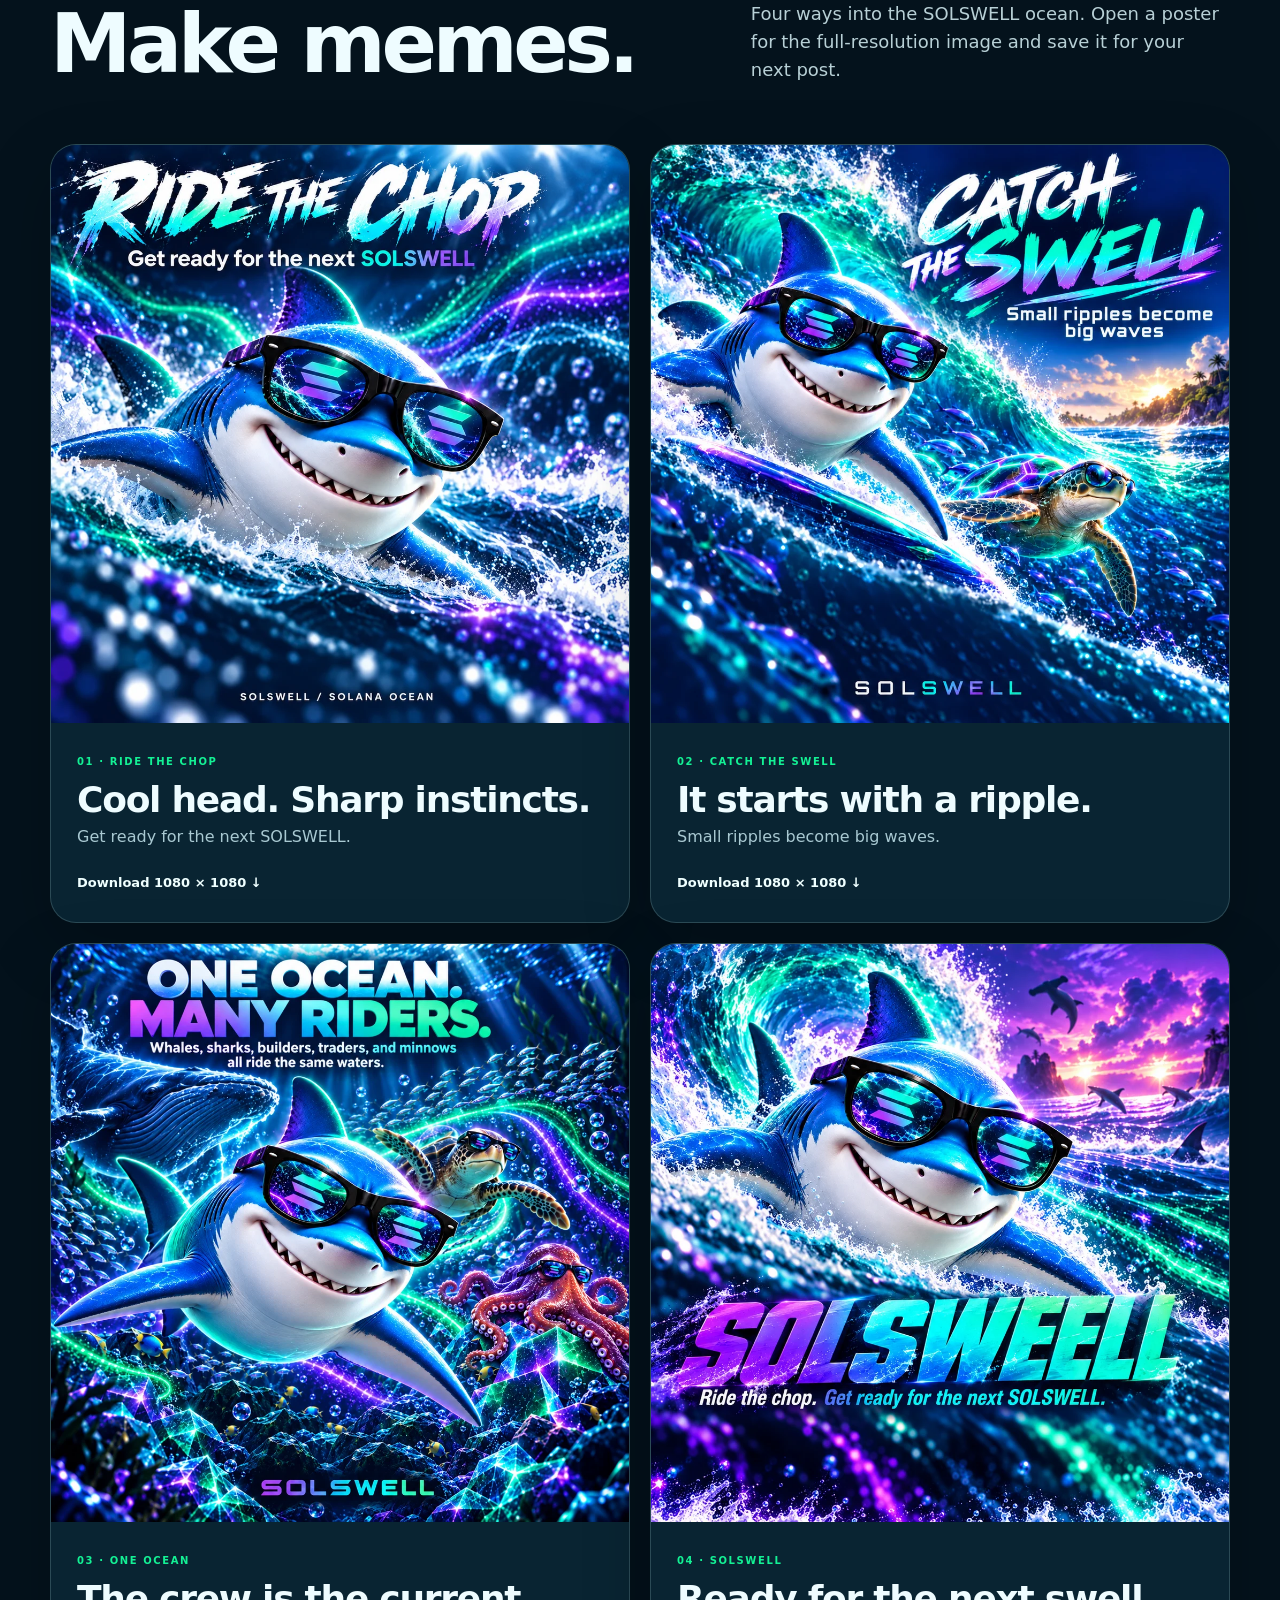
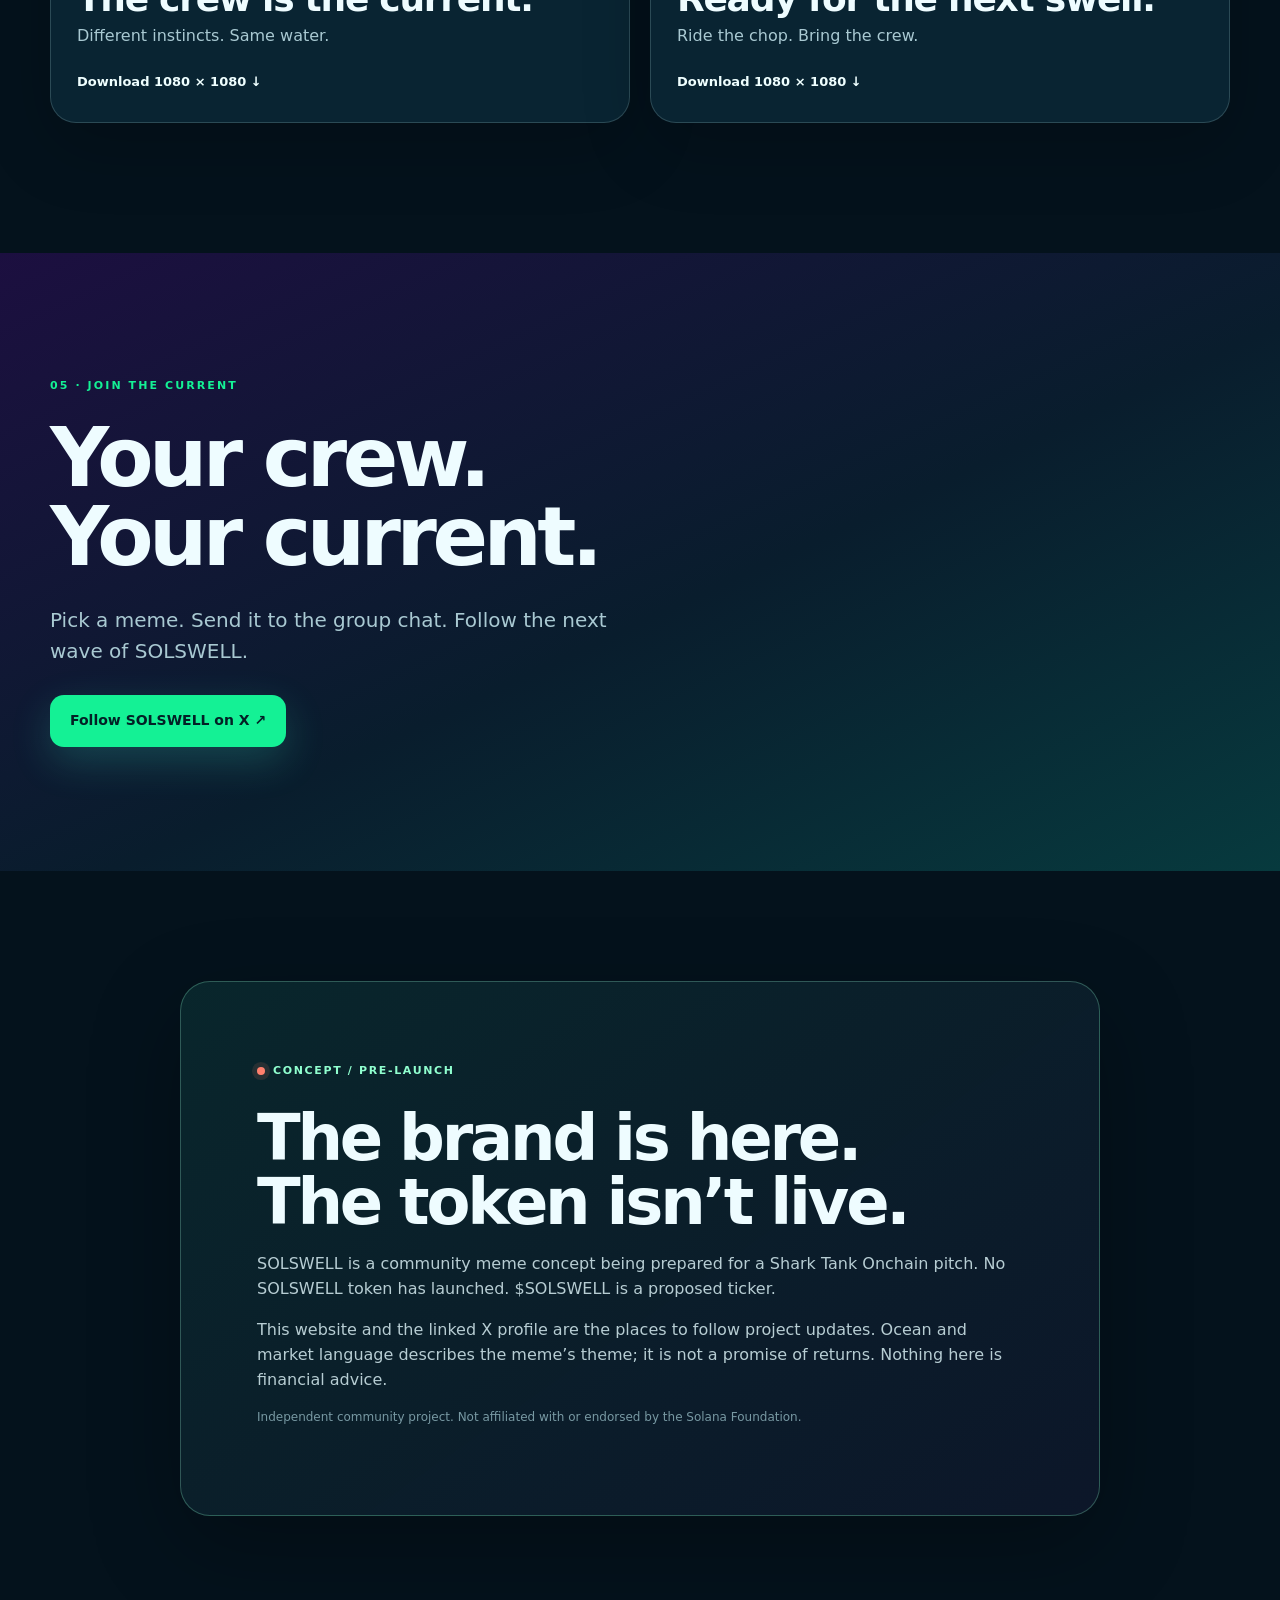
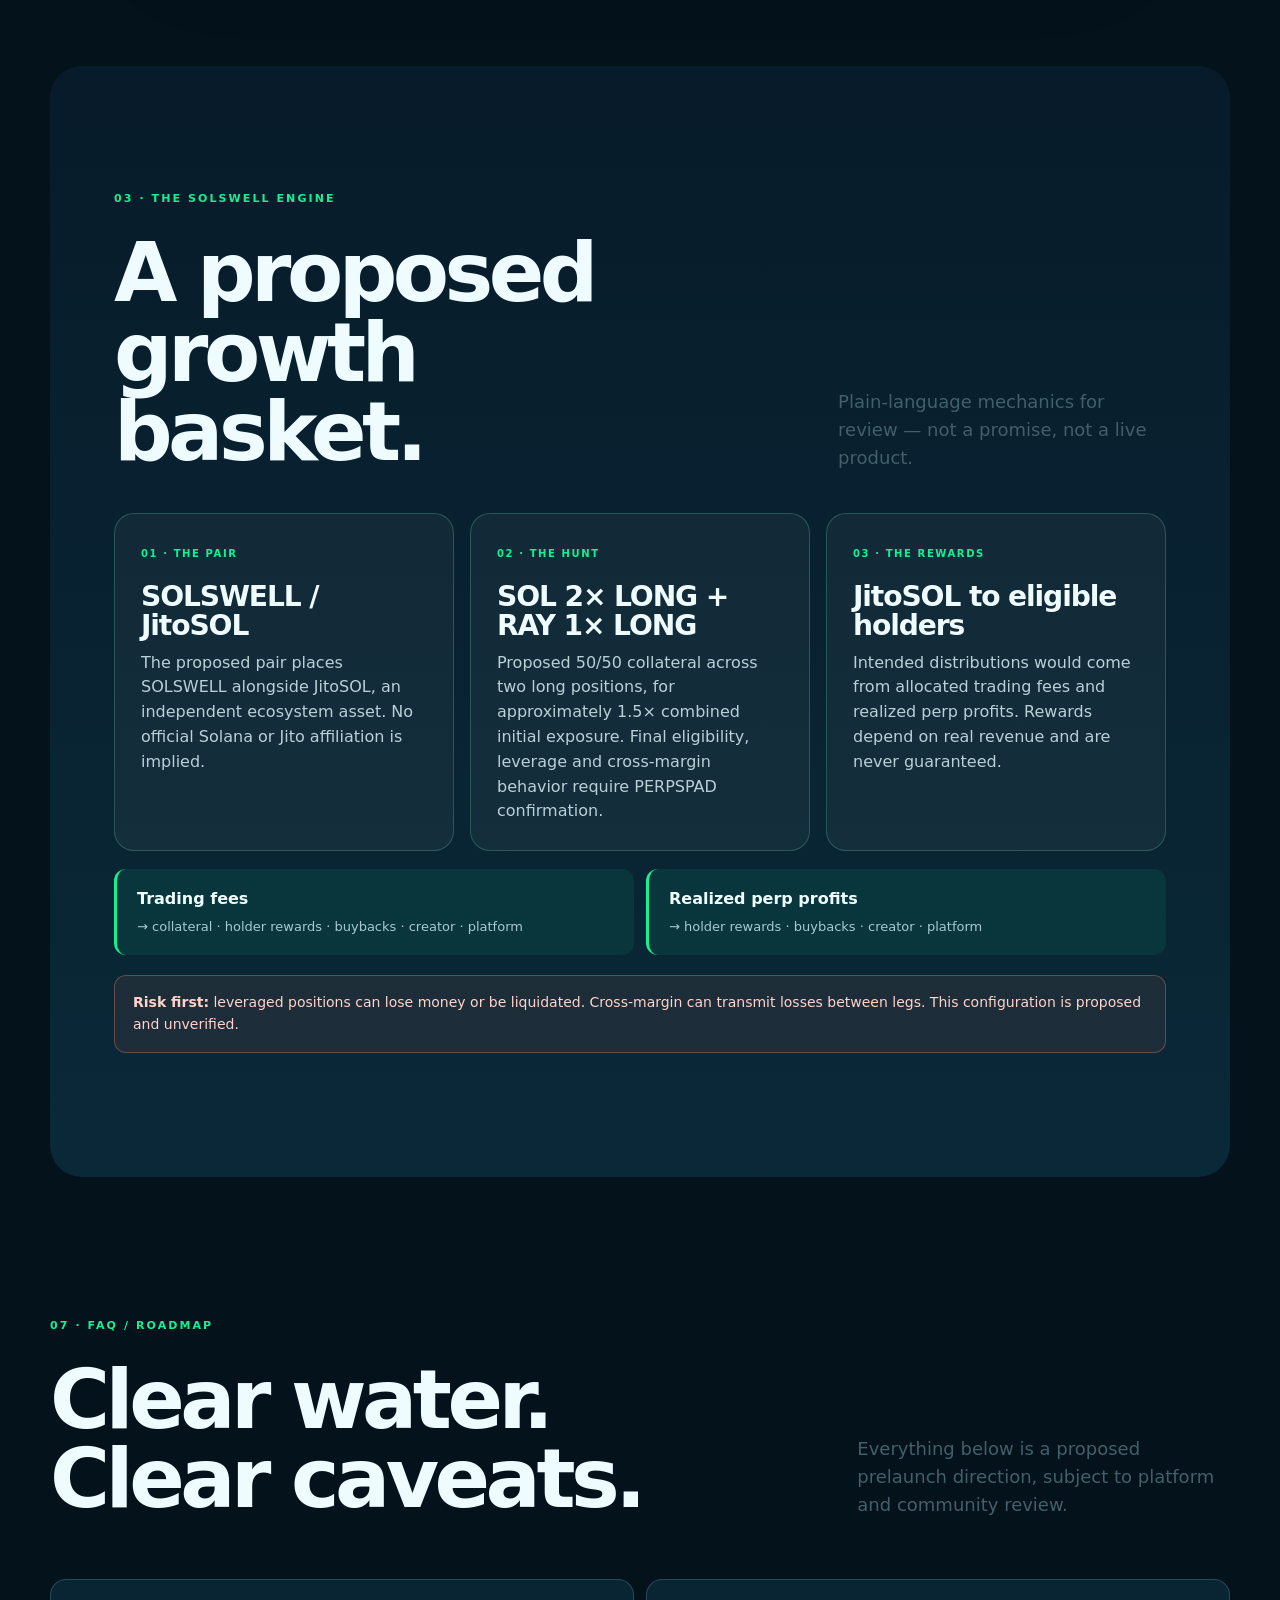
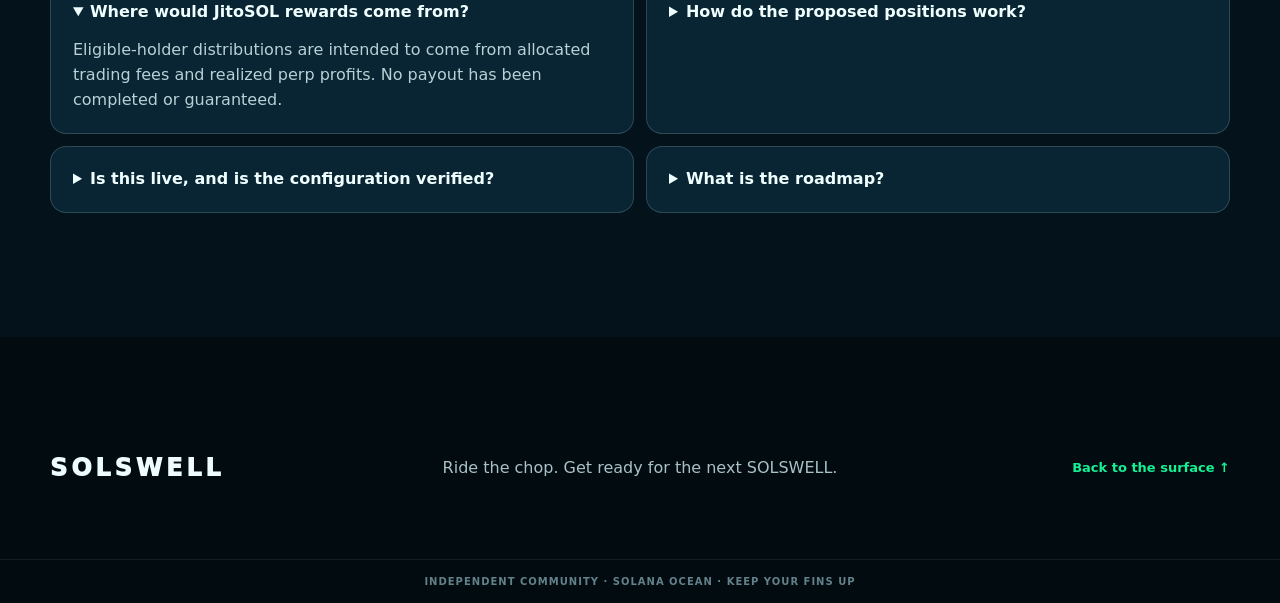
==== commit 4cdb9ba2: "Add high-resolution V10 banner delivery" ====
--- a/index.html
+++ b/index.html
@@ -6,8 +6,8 @@
   <title>SOLSWELL — Ride the chop.</title>
   <meta name="description" content="Ride the chop. Get ready for the next SOLSWELL. An independent community meme brand for the Solana ocean.">
   <meta property="og:title" content="SOLSWELL — Ride the chop."><meta property="og:description" content="One ocean. Many riders. An independent community meme brand for the Solana ocean.">
-  <meta property="og:type" content="website"><meta property="og:url" content="https://solswell.github.io/"><meta property="og:site_name" content="SOLSWELL"><meta property="og:image" content="https://solswell.github.io/assets/solswell-master-banner-v9-hero.png">
-  <meta name="twitter:card" content="summary_large_image"><meta name="twitter:site" content="@SolSwellOcean"><meta name="twitter:title" content="SOLSWELL — Ride the chop. Catch the swell."><meta name="twitter:description" content="One ocean. Many currents. An independent community project inspired by the Solana ecosystem."><meta name="twitter:image" content="https://solswell.github.io/assets/solswell-master-banner-v9-x-1500x500.png">
+  <meta property="og:type" content="website"><meta property="og:url" content="https://solswell.github.io/"><meta property="og:site_name" content="SOLSWELL"><meta property="og:image" content="https://solswell.github.io/assets/solswell-master-banner-v10-hero-2x.png">
+  <meta name="twitter:card" content="summary_large_image"><meta name="twitter:site" content="@SolSwellOcean"><meta name="twitter:title" content="SOLSWELL — Ride the chop. Catch the swell."><meta name="twitter:description" content="One ocean. Many currents. An independent community project inspired by the Solana ecosystem."><meta name="twitter:image" content="https://solswell.github.io/assets/solswell-master-banner-v10-x-2x.png">
   <link rel="canonical" href="https://solswell.github.io/">
   <link rel="icon" href="assets/favicon.svg" type="image/svg+xml"><link rel="stylesheet" href="styles.css?v=solswell-1">
 </head>
@@ -20,13 +20,13 @@
 </header>
 <main id="main">
   <section class="hero" id="top" aria-labelledby="hero-title">
-    <div class="hero-backdrop" aria-hidden="true"></div><div class="hero-scrim"></div>
+    <div class="hero-scrim"></div>
     <div class="hero-content shell swell-hero-grid">
       <div><div class="eyebrow">Independent. Solana ocean.</div><h1 id="hero-title">SOL<span>SWELL</span></h1><p class="swell-slogan">Ride the chop.<br>Catch the swell.</p>
       <p class="hero-copy">One ocean, many currents. SOLSWELL is an independent community project for everyone navigating the Solana ecosystem together.</p>
       <div class="hero-actions"><a class="button button-primary" href="#memes">View the memes ↓</a><a class="button button-ghost" href="https://x.com/SolSwellOcean" target="_blank" rel="noopener noreferrer">Follow on X ↗</a></div>
       <p class="hero-note">Community concept · Prelaunch · Mechanics proposed</p></div>
-      <a class="hero-poster hero-banner-link" href="assets/solswell-master-banner-v9.png" target="_blank" rel="noopener" aria-label="Open the SOLSWELL master banner"><img src="assets/solswell-master-banner-v9-hero.png" alt="Cinematic SOLSWELL ocean swell with mist-marked ecosystem currents" width="1920" height="900" fetchpriority="high"></a>
+      <a class="hero-poster hero-banner-link" href="assets/solswell-master-banner-v10-hero-2x.png" target="_blank" rel="noopener" aria-label="Open the SOLSWELL high-resolution master banner"><picture><source media="(max-width: 860px)" srcset="assets/solswell-master-banner-v10-mobile.png"><img src="assets/solswell-master-banner-v10-hero-2x.png" alt="Cinematic SOLSWELL ocean swell with mist-marked ecosystem currents" width="3840" height="1800" fetchpriority="high"></picture></a>
     </div>
   </section>
   <section class="ticker" aria-label="Brand mantra"><div class="ticker-track"><span>RIDE THE CHOP</span><b>✦</b><span>READ THE CURRENT</span><b>✦</b><span>SOLSWELL</span><b>✦</b><span>ONE OCEAN. MANY RIDERS.</span><b>✦</b><span aria-hidden="true">RIDE THE CHOP</span><b aria-hidden="true">✦</b><span aria-hidden="true">READ THE CURRENT</span><b aria-hidden="true">✦</b><span aria-hidden="true">SOLSWELL</span></div></section>
--- a/styles.css
+++ b/styles.css
@@ -240,9 +240,8 @@
 @media(max-width:560px) { .swell-creatures { grid-template-columns:1fr; } .hero .hero-content { padding-top:115px; } }
 
 /* Final SOLSWELL integration: approved V9 banner and proposed engine/FAQ sections. */
-.hero-backdrop { position:absolute; inset:0; z-index:-3; background: url('assets/solswell-master-banner-v9-hero.png') center / cover no-repeat; opacity:.92; }
 .hero-banner-link { grid-column: 1 / -1; width:100%; transform:none; margin-top:18px; }
-.hero-banner-link img { display:block; width:100%; aspect-ratio: 1920 / 900; object-fit:cover; }
+.hero-banner-link img { display:block; width:100%; height:auto; aspect-ratio: 3840 / 1800; object-fit:contain; image-rendering:auto; }
 .hero-banner-link { order:2; }
 .swell-hero-grid > div:first-child { order:1; }
 .engine { background: linear-gradient(180deg, #071b2a 0%, #0a2938 100%); border-radius:32px; margin-block:40px; padding-inline:clamp(22px,5vw,70px); }
